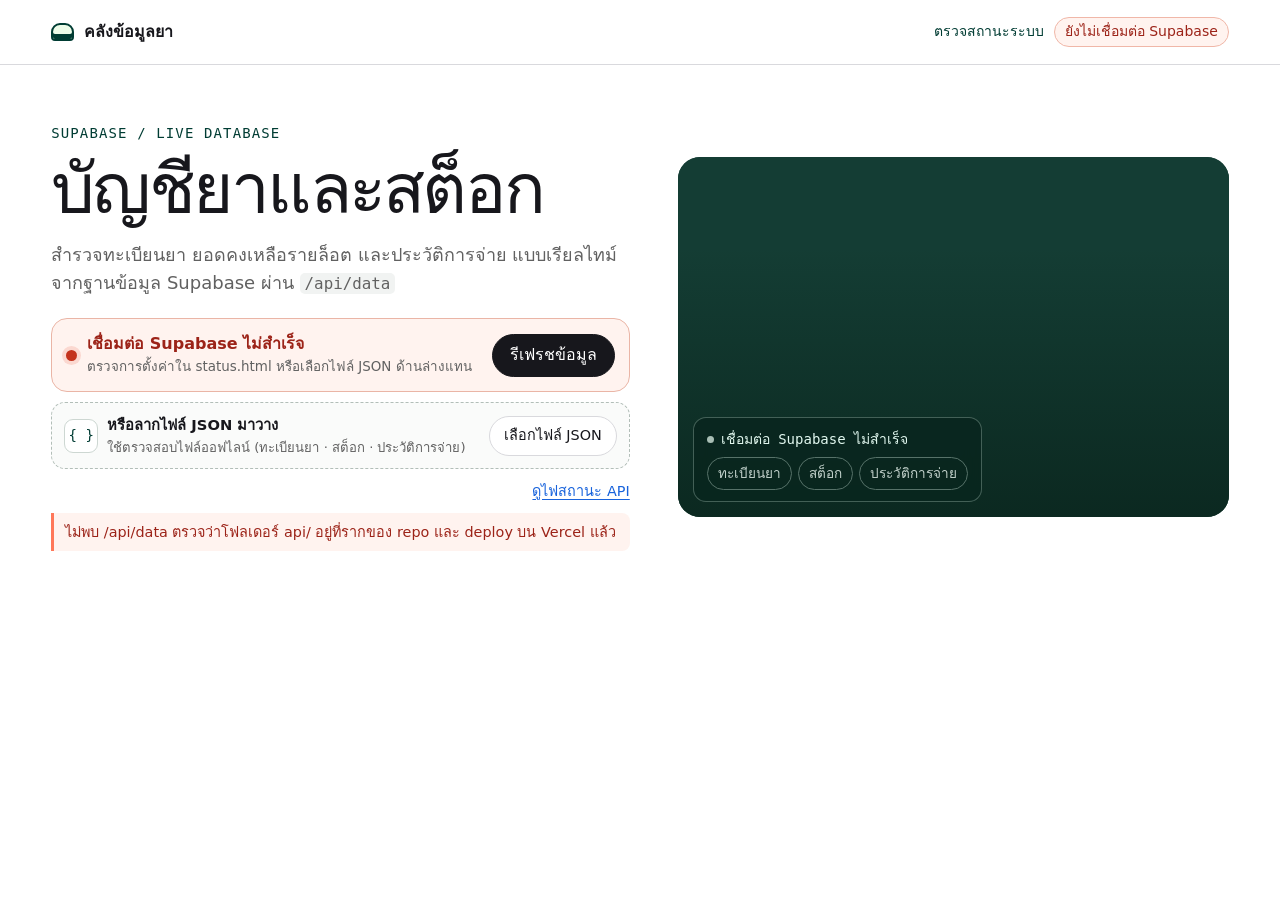
==== index.html @ 3168fac0 "Add files via upload" ====
<!doctype html>
<html lang="th">
<head>
  <meta charset="utf-8">
  <meta name="viewport" content="width=device-width, initial-scale=1">
  <meta name="description" content="แดชบอร์ดบัญชียา สต็อกรายล็อต และประวัติการจ่ายยา เชื่อมต่อฐานข้อมูล Supabase">
  <title>บัญชียาและสต็อก · Supabase</title>
  <link rel="stylesheet" href="./styles.css">
  <script src="./app.js" defer></script>
</head>
<body>
  <header class="topbar">
    <div class="shell topbar-inner">
      <a class="brand" href="#top"><span class="brand-mark" aria-hidden="true"></span>คลังข้อมูลยา</a>
      <nav id="navigation" aria-label="ทางลัด" hidden>
        <a href="#records">รายการ</a><a href="#charts">กราฟ</a><a href="#checks">ตรวจข้อมูล</a>
      </nav>
      <div class="topbar-meta">
        <a class="status-link" href="./status.html">ตรวจสถานะระบบ</a>
        <span class="dataset-label" id="dataset-label">กำลังเชื่อมต่อ…</span>
      </div>
    </div>
  </header>
  <main class="shell" id="top">
    <header class="hero">
      <div class="hero-copy">
        <div class="mono kicker">SUPABASE / LIVE DATABASE</div>
        <h1>บัญชียาและสต็อก</h1>
        <p class="hero-description">สำรวจทะเบียนยา ยอดคงเหลือรายล็อต และประวัติการจ่าย แบบเรียลไทม์จากฐานข้อมูล Supabase ผ่าน <code>/api/data</code></p>
        <div class="db-panel" id="db-panel">
          <div class="db-panel-copy">
            <span class="db-dot" id="db-dot" aria-hidden="true"></span>
            <div>
              <strong id="db-title">เชื่อมต่อฐานข้อมูล Supabase</strong>
              <p id="db-subtitle">อ่านข้อมูลจาก drugs · stock · dispense_log · v_drug_catalog</p>
            </div>
          </div>
          <button type="button" class="button primary" id="reload-supabase">รีเฟรชข้อมูล</button>
        </div>
        <div class="drop-zone" id="drop-zone">
          <div class="drop-copy">
            <span class="drop-mark mono" aria-hidden="true">{ }</span>
            <div><strong id="drop-title">หรือลากไฟล์ JSON มาวาง</strong><p>ใช้ตรวจสอบไฟล์ออฟไลน์ (ทะเบียนยา · สต็อก · ประวัติการจ่าย)</p></div>
          </div>
          <label class="button file-button">
            <input type="file" id="file-input" accept=".json,application/json" multiple>
            <span>เลือกไฟล์ JSON</span>
          </label>
        </div>
        <div class="import-actions">
          <p class="load-status" id="load-status" role="status"></p>
          <a class="text-button" href="./status.html">ดูไฟสถานะ API</a>
        </div>
        <p class="load-error" id="load-error" role="alert" hidden></p>
        <ul class="sources" id="sources" aria-label="ชุดข้อมูลที่โหลด" hidden></ul>
      </div>
      <div class="hero-art">
        <div class="hero-image" aria-hidden="true"></div>
        <div class="hero-console">
          <p class="console-status mono" id="source-status">กำลังเชื่อมต่อ Supabase…</p>
          <div class="console-actions" id="source-shortcuts" aria-label="เปิดชุดข้อมูลที่โหลดแล้ว">
            <button type="button" data-source="catalog" disabled>ทะเบียนยา</button>
            <button type="button" data-source="stock" disabled>สต็อก</button>
            <button type="button" data-source="events" disabled>ประวัติการจ่าย</button>
          </div>
        </div>
      </div>
    </header>

    <div id="dashboard" hidden>
      <section class="overview" aria-labelledby="overview-title">
        <div class="overview-copy">
          <span class="mono">DATA OVERVIEW</span>
          <h2 id="overview-title">ภาพรวมข้อมูลยา</h2>
          <p id="snapshot"></p>
          <a id="review-shortcut" class="review-shortcut" href="#checks" hidden></a>
        </div>
        <dl class="metrics">
          <div><dt>รายการยา (SKU)</dt><dd id="metric-skus"><span aria-hidden="true">—</span><span class="sr-only">—</span></dd></div>
          <div><dt>หมวดหมู่</dt><dd id="metric-categories"><span aria-hidden="true">—</span><span class="sr-only">—</span></dd></div>
          <div><dt>ล็อตในคลัง</dt><dd id="metric-lots"><span aria-hidden="true">—</span><span class="sr-only">—</span></dd></div>
          <div><dt>จ่าย / คืน / ยกเลิก</dt><dd id="metric-events"><span aria-hidden="true">—</span><span class="sr-only">—</span></dd></div>
        </dl>
      </section>

      <div class="workspace">
        <section class="records" id="records" aria-labelledby="records-title">
          <div class="section-lead">
            <h2 id="records-title">สำรวจรายการ</h2>
            <div class="view-choices" id="view-choices" aria-label="เลือกชุดรายการ">
              <button type="button" class="pill" data-view="catalog" aria-pressed="true">ทะเบียนยา</button>
              <button type="button" class="pill" data-view="stock" aria-pressed="false">สต็อกรายล็อต</button>
              <button type="button" class="pill" data-view="events" aria-pressed="false">ประวัติการจ่าย</button>
            </div>
            <p class="view-note" id="view-note"></p>
          </div>
          <form class="filters" id="filters" role="search">
            <label>ค้นหา <input id="search" type="search" placeholder="ชื่อยา, SKU, ATC, ล็อต, ผู้ป่วย, เภสัชกร"></label>
            <label>หมวดหมู่ <select id="category"><option value="">ทุกหมวด</option></select></label>
            <label id="status-field">สถานะ <select id="status"><option value="">ทุกสถานะ</option></select></label>
            <button class="text-button" type="reset">ล้างตัวกรอง</button>
          </form>
          <p class="result-count" id="result-count" role="status" tabindex="-1"></p>
          <div class="table-region" id="table-region" role="region" tabindex="0" aria-label="ตารางรายการยา">
            <table><thead id="table-head"></thead><tbody id="table-body"></tbody></table>
          </div>
          <ul id="mobile-records" class="mobile-records" aria-label="รายการยา" hidden></ul>
          <p class="empty" id="empty-records" hidden></p>
          <div class="pagination" id="pagination">
            <button type="button" id="previous" class="pill">ก่อนหน้า</button>
            <span id="page-number" class="mono"></span>
            <button type="button" id="next" class="pill">ถัดไป</button>
          </div>
        </section>

        <aside class="analytics" id="charts" aria-labelledby="share-title">
          <section class="share-card">
            <div class="chart-heading">
              <h2 id="share-title">สัดส่วนตามหมวด</h2>
              <button type="button" class="text-button replay" id="replay">เล่นซ้ำ</button>
            </div>
            <p id="chart-note">เลือกหมวดจากวงแหวนหรือกราฟแท่งเพื่อกรองรายการ</p>
            <div class="ring-wrap" aria-hidden="true">
              <div class="ring" id="ring"><div class="ring-slices"></div>
                <div class="ring-center"><strong id="ring-number"></strong><span id="ring-unit"></span></div>
              </div>
              <p id="ring-caption"></p>
            </div>
            <h3 id="bars-title">จำนวน SKU ตามหมวด</h3>
            <div class="bars" id="bars" role="group" aria-labelledby="bars-title"></div>
          </section>
        </aside>
      </div>

      <section class="checks" id="checks" aria-labelledby="checks-title">
        <div>
          <h2 id="checks-title">รายการที่ควรตรวจสอบ</h2>
          <p>คำนวณตามกฎฐานข้อมูล Supabase (วันอ้างอิง <code>as_of</code>, จุดสั่งซื้อซ้ำ, ใกล้หมดอายุ 90 วัน, ล็อตกักกัน และประวัติการจ่าย)</p>
        </div>
        <div id="check-list" class="check-list"></div>
      </section>
    </div>
    <noscript><p>กรุณาเปิด JavaScript เพื่อเชื่อมต่อข้อมูลจาก Supabase</p></noscript>
  </main>
</body>
</html>
---- styles.css ----
:root {
  color-scheme: light;
  font-family: "Leelawadee UI", "Segoe UI", system-ui, sans-serif;
  color: #212121;
  background: #fff;
  --primary: #17171c;
  --green: #003c33;
  --green-dark: #002f27;
  --stone: #eeece7;
  --pale: #edfce9;
  --blue: #1863dc;
  --coral: #ff7759;
  --line: #d9d9dd;
  --muted: #616161;
  --mono: "Cascadia Mono", Consolas, ui-monospace, monospace;
}
*, *::before, *::after { box-sizing: border-box; }
body { margin: 0; line-height: 1.55; }
h1, h2, h3, p { margin: 0; }
h1, h2, h3 { font-weight: 500; }
button, input, select { font: inherit; }
button, select, summary { cursor: pointer; }
a { color: var(--blue); text-underline-offset: .23em; }
code { font-family: var(--mono); font-size: .88em; background: #f1f3f2; padding: 1px 5px; border-radius: 5px; }
:focus-visible { outline: 3px solid #4c6ee6; outline-offset: 3px; }
[hidden] { display: none !important; }
.sr-only {
  position: absolute; width: 1px; height: 1px; margin: -1px; padding: 0;
  clip-path: inset(50%); overflow: hidden; white-space: nowrap;
}
.shell { width: min(1200px, 100% - clamp(32px, 8vw, 104px)); margin-inline: auto; }
.mono { font-family: var(--mono); font-size: .875rem; font-variant-numeric: tabular-nums; }
.topbar { border-bottom: 1px solid var(--line); }
.topbar-inner { min-height: 64px; display: flex; align-items: center; justify-content: space-between; gap: 8px 20px; flex-wrap: wrap; padding-block: 9px; }
.brand { display: inline-flex; align-items: center; gap: 10px; color: var(--primary); font-weight: 700; text-decoration: none; }
.brand-mark { width: 23px; height: 18px; border: 2px solid var(--green); border-radius: 9px 9px 4px 4px; background: var(--pale); box-shadow: inset 0 -5px 0 var(--green); }
.topbar nav { display: flex; flex-wrap: wrap; gap: 8px 20px; }
.topbar nav a { color: var(--primary); font-size: .9rem; text-decoration: none; }
.topbar nav a:hover { text-decoration: underline; }
.topbar-meta { display: flex; align-items: center; flex-wrap: wrap; gap: 10px; }
.status-link { font-size: .875rem; color: var(--green); text-decoration: none; font-weight: 500; }
.status-link:hover { text-decoration: underline; }
.dataset-label { border: 1px solid var(--line); border-radius: 32px; padding: 3px 10px; color: var(--muted); font-size: .875rem; }
.dataset-label.is-live { background: var(--pale); border-color: #9ecbb3; color: var(--green); font-weight: 500; }
.dataset-label.is-error { background: #fff3ef; border-color: #f0b7a8; color: #9c2318; }
.hero {
  display: grid; grid-template-columns: minmax(0, 1.05fr) minmax(0, 1fr);
  gap: clamp(20px, 4vw, 48px); align-items: center; padding-block: clamp(27px, 4.5vw, 60px) clamp(26px, 4vw, 43px);
}
.hero-copy { min-width: 0; }
.kicker { color: var(--green); letter-spacing: .08em; }
.hero h1 { color: var(--primary); font-size: clamp(2.5rem, 5.4vw, 4.8rem); line-height: 1.12; letter-spacing: -.04em; margin: 7px 0 12px; text-wrap: balance; }
.hero-description { color: var(--muted); font-size: clamp(1rem, 1.6vw, 1.125rem); max-width: 54ch; }
.db-panel {
  display: flex; align-items: center; justify-content: space-between; gap: 12px; flex-wrap: wrap;
  margin-top: 22px; padding: 13px 14px; border: 1px solid #b7cdc1; border-radius: 16px; background: var(--pale);
}
.db-panel.is-error { border-color: #eab5a6; background: #fff3ef; }
.db-panel-copy { display: flex; align-items: center; gap: 10px; min-width: 0; }
.db-panel-copy strong { color: var(--green); display: block; }
.db-panel.is-error .db-panel-copy strong { color: #9c2318; }
.db-panel-copy p { font-size: .84rem; color: var(--muted); }
.db-dot {
  width: 11px; height: 11px; flex: 0 0 11px; border-radius: 50%; background: #9aa7a1;
  box-shadow: 0 0 0 4px #dde6e1;
}
.db-panel.is-live .db-dot { background: #14804a; box-shadow: 0 0 0 4px #ccefd9; }
.db-panel.is-error .db-dot { background: #c4321c; box-shadow: 0 0 0 4px #fbd8d0; }
.drop-zone {
  display: flex; align-items: center; justify-content: space-between; gap: 10px; flex-wrap: wrap;
  margin-top: 10px; padding: 10px 12px; border: 1px dashed #b2beb8; border-radius: 14px; background: #fafbfa;
  transition: border-color .18s, background-color .18s;
}
.drop-zone.is-dragging { border-color: var(--green); background: #e2f6df; box-shadow: 0 0 0 2px var(--green); }
.drop-copy { display: flex; align-items: center; gap: 9px; }
.drop-mark {
  display: grid; place-items: center; width: 34px; height: 34px; flex: 0 0 34px;
  border: 1px solid #cdd7d2; border-radius: 9px; color: var(--green); background: #fff;
}
.drop-copy strong { color: var(--primary); font-size: .92rem; }
.drop-copy p { font-size: .82rem; color: var(--muted); }
.import-actions { margin: 8px 0 0; display: flex; align-items: baseline; justify-content: space-between; flex-wrap: wrap; gap: 3px 12px; }
.import-actions .load-status { margin-top: 0; }
.import-actions .text-button { padding-block: 3px; font-size: .9rem; }
.hero-art {
  position: relative; min-height: 360px; min-width: 0; display: flex; align-items: end;
  overflow: hidden; isolation: isolate; border-radius: 22px; background: #143d34; padding: 15px;
}
.hero-image {
  position: absolute; inset: 0; z-index: -2; background-color: #143d34;
  background-image: url("./assets/pharmacy-still-life.jpg");
  background-size: cover; background-position: center 49%; transition: transform .6s ease;
}
.hero-art::before {
  content: ""; position: absolute; inset: 25% 0 0; z-index: -1;
  background: linear-gradient(transparent, #071e16a8); pointer-events: none;
}
.hero-art:hover .hero-image { transform: scale(1.035); }
.hero-console {
  max-width: 100%; min-width: 0; border: 1px solid #d6f1e449; border-radius: 13px; padding: 11px 13px;
  color: #fff; background: #09271feb; backdrop-filter: blur(9px);
}
.console-status { color: #e1f7ef; margin-bottom: 6px; }
.console-status::before {
  content: ""; display: inline-block; margin-inline-end: 7px; width: 7px; height: 7px;
  border-radius: 50%; background: #a8beb5; vertical-align: .08em;
}
.hero-console.is-ready .console-status::before { background: #98e1b3; }
.console-actions { display: flex; flex-wrap: wrap; gap: 6px; }
.console-actions button {
  border: 1px solid #7fa398; border-radius: 24px; padding: 4px 10px; min-height: 33px;
  color: #e4fcf0; background: #1b4338; font-size: .85rem;
}
.console-actions button:hover:not(:disabled) { background: #d7f4e4; color: var(--green-dark); }
.console-actions button[aria-current="true"] { background: #cfe9d9; color: var(--green-dark); border-color: #cfe9d9; }
.console-actions button:disabled { color: #c2d1cb; background: transparent; border-color: #577269; cursor: default; }
.button, .pill { min-height: 42px; padding: 8px 17px; border: 1px solid var(--line); border-radius: 32px; background: #fff; color: var(--primary); }
.button.primary { background: var(--primary); color: #fff; border-color: var(--primary); }
.button.primary:hover:not(:disabled) { background: var(--green); border-color: var(--green); }
.button:disabled { opacity: .6; cursor: wait; }
.file-button { position: relative; display: inline-grid; place-items: center; cursor: pointer; min-height: 40px; padding: 6px 14px; font-size: .9rem; }
.file-button input { position: absolute; inset: 0; width: 100%; height: 100%; opacity: 0; cursor: pointer; }
.file-button:focus-within { outline: 3px solid #4c6ee6; outline-offset: 3px; }
.text-button { padding: 6px 0; border: 0; background: transparent; color: var(--blue); text-decoration: underline; text-underline-offset: .2em; }
.text-button:disabled, .pill:disabled { opacity: .6; cursor: default; }
.load-status, .load-error { margin-top: 7px; color: var(--muted); font-size: .9rem; }
.load-error { color: #9c2318; border-inline-start: 3px solid var(--coral); padding: 8px 11px; background: #fff3ef; border-radius: 0 8px 8px 0; }
.sources { padding: 0; margin: 11px 0 0; list-style: none; display: flex; flex-wrap: wrap; gap: 6px; }
.sources li { border-radius: 30px; background: var(--stone); padding: 3px 10px; font-size: .85rem; overflow-wrap: anywhere; }
.overview { display: grid; grid-template-columns: minmax(0, .85fr) minmax(0, 1.35fr); gap: 20px; background: var(--green); color: #fff; padding: clamp(19px, 3vw, 30px); border-radius: 22px; align-items: center; }
.overview-copy .mono { color: #c1e9d7; letter-spacing: .07em; }
.overview h2 { font-size: clamp(1.55rem, 3vw, 2.3rem); margin: 3px 0 6px; }
.overview p { color: #e0eee9; font-size: .9rem; }
.review-shortcut {
  display: inline-block; margin-top: 10px; padding: 4px 10px; border-radius: 24px;
  color: #fee5db; border: 1px solid #ffad9b8c; font-size: .85rem; text-decoration: none;
}
.review-shortcut:hover { background: #ffe5d9; color: #562513; }
.metrics { display: grid; grid-template-columns: repeat(2, minmax(0, 1fr)); gap: 1px; margin: 0; border-radius: 16px; overflow: hidden; background: #53766d; border: 1px solid #53766d; }
.metrics div { background: var(--green-dark); padding: 10px 14px; }
.metrics dt { color: #d9efe5; font-size: .875rem; }
.metrics dd { margin: 2px 0 0; font: 400 clamp(1.75rem, 4vw, 2.65rem)/1.1 var(--mono); }
.workspace { display: grid; grid-template-columns: minmax(0, 1fr) minmax(270px, 325px); gap: 26px; align-items: start; padding-block: clamp(28px, 4vw, 48px); }
.records, .analytics, .checks { min-width: 0; scroll-margin-top: 18px; }
.section-lead { padding-bottom: 15px; border-bottom: 1px solid var(--line); }
.records h2, .checks h2 { font-size: clamp(1.6rem, 3vw, 2.3rem); }
.view-choices { display: flex; flex-wrap: wrap; gap: 7px; margin: 11px 0 8px; }
.pill[aria-pressed="true"] { background: var(--pale); border-color: var(--green); color: var(--green); }
.pill:hover:not(:disabled) { border-color: var(--green); }
.view-note, .result-count, .empty { color: var(--muted); font-size: .9rem; }
.filters { display: flex; align-items: end; flex-wrap: wrap; gap: 9px 12px; padding: 15px 0 8px; }
.filters label { flex: 1 1 130px; display: grid; gap: 4px; min-width: 0; font-size: .9rem; }
.filters label:first-child { flex-basis: 180px; }
.filters input, .filters select { min-width: 0; min-height: 42px; width: 100%; padding: 8px 10px; background: #fff; color: var(--primary); border: 1px solid #a9aaae; border-radius: 8px; }
.result-count { padding: 3px 0 9px; }
.table-region { overflow: auto; }
table { width: 100%; min-width: 660px; border-collapse: collapse; text-align: left; font-size: .9rem; }
th, td { padding: 10px 8px; border-block-end: 1px solid var(--line); vertical-align: top; }
th { background: #f4f4f5; font-weight: 650; white-space: nowrap; }
td { overflow-wrap: anywhere; }
tbody tr:hover { background: #f7f9f7; }
.row-code { color: var(--green); font-family: var(--mono); font-size: .825rem; }
.row-issue { display: inline-block; margin-left: 4px; color: #722d20; background: #ffeadf; padding: 2px 7px; border-radius: 24px; font-size: .78rem; }
.row-meta { display: block; color: var(--muted); font-size: .8rem; margin-top: 2px; }
.pagination { display: flex; justify-content: flex-end; align-items: center; gap: 10px; flex-wrap: wrap; margin-top: 12px; }
.mobile-records { list-style: none; margin: 0; padding: 0; }
.mobile-records li { border-top: 1px solid var(--line); }
.mobile-records li:last-child { border-bottom: 1px solid var(--line); }
.mobile-records summary { padding: 12px 7px; }
.mobile-records summary small { display: block; margin-left: 17px; color: var(--muted); }
.mobile-records dl { margin: 0; padding: 0 10px 12px; display: grid; grid-template-columns: 1fr 1fr; gap: 8px; overflow-wrap: anywhere; }
.mobile-records dd { margin-left: 0; }
.mobile-records dt { color: var(--muted); font-size: .875rem; }
.empty { padding: 18px 0; border-block: 1px solid var(--line); }
.share-card { padding: 19px; border-radius: 22px; background: var(--stone); }
.chart-heading { display: flex; justify-content: space-between; align-items: baseline; flex-wrap: wrap; gap: 7px; }
.share-card h2 { font-size: 1.35rem; }
.share-card h3 { font-size: 1rem; margin-bottom: 5px; }
.share-card p { color: var(--muted); font-size: .875rem; }
.replay { font-size: .85rem; }
.ring-wrap { text-align: center; margin: 14px 0; }
.ring { position: relative; width: min(100%, 188px); margin-inline: auto; aspect-ratio: 1; background: #dadada; border-radius: 50%; }
.ring-slices { position: absolute; inset: 0; border-radius: 50%; background: var(--slices, transparent); mask-image: conic-gradient(#000 var(--sweep, 360deg), transparent 0); }
.ring-center { position: absolute; inset: 18%; display: grid; place-content: center; background: #fff; border-radius: 50%; pointer-events: none; }
.ring-center strong { font: 400 2rem/1.15 var(--mono); color: var(--primary); }
.ring-center span { color: var(--muted); font-size: .85rem; }
#ring-caption { margin-top: 5px; min-height: 1.5em; }
.bars { display: grid; gap: 3px; }
.bar { display: grid; gap: 4px; width: 100%; padding: 5px 6px; background: transparent; border: 1px solid transparent; border-radius: 8px; color: inherit; text-align: left; }
.bar:hover, .bar[aria-pressed="true"] { background: #fff; }
.bar[aria-pressed="true"] { border-color: var(--green); }
.bar-label { display: flex; justify-content: space-between; gap: 5px; font-size: .85rem; }
.bar-track { height: 6px; border-radius: 10px; background: #d9d9d6; overflow: hidden; }
.bar-fill { display: block; height: 100%; border-radius: inherit; background: var(--color); transform-origin: left center; }
@property --sweep { syntax: "<angle>"; initial-value: 360deg; inherits: false; }
@keyframes reveal-ring { from { --sweep: 0deg; opacity: .45; } to { --sweep: 360deg; opacity: 1; } }
@keyframes reveal-bar { from { transform: scaleX(0); } to { transform: scaleX(1); } }
.ring.animate .ring-slices { animation: reveal-ring 900ms cubic-bezier(.2,.75,.2,1) both; }
.bars.animate .bar-fill { animation: reveal-bar 680ms cubic-bezier(.2,.75,.2,1) var(--delay) both; }
.checks { padding: 20px 0 45px; border-top: 1px solid var(--line); }
.checks p { color: var(--muted); margin-bottom: 12px; }
.check-list { display: grid; grid-template-columns: repeat(auto-fit, minmax(min(100%, 215px), 1fr)); gap: 9px; }
.check-list button { min-height: 62px; text-align: left; padding: 8px 12px; background: #fff; border: 1px solid var(--line); border-radius: 8px; color: var(--primary); }
.check-list button strong { color: #8d3220; display: block; font-family: var(--mono); }
.check-list button:hover { border-color: var(--coral); }
@media (max-width: 820px) {
  .hero, .workspace { grid-template-columns: minmax(0, 1fr); }
  .hero-art { min-height: clamp(220px, 49vw, 330px); }
  .overview { grid-template-columns: minmax(0, 1fr); gap: 11px; }
  .bars { grid-template-columns: repeat(2, minmax(0, 1fr)); }
}
@media (max-width: 520px) {
  .topbar nav { order: 1; flex-basis: 100%; }
  .bars { grid-template-columns: minmax(0, 1fr); }
  .filters label:first-child { flex-basis: 100%; }
}
@media (prefers-reduced-motion: reduce) {
  .ring.animate .ring-slices, .bars.animate .bar-fill { animation: none; }
  .replay { display: none; }
  .hero-image, .drop-zone { transition: none; }
  .hero-art:hover .hero-image { transform: none; }
}
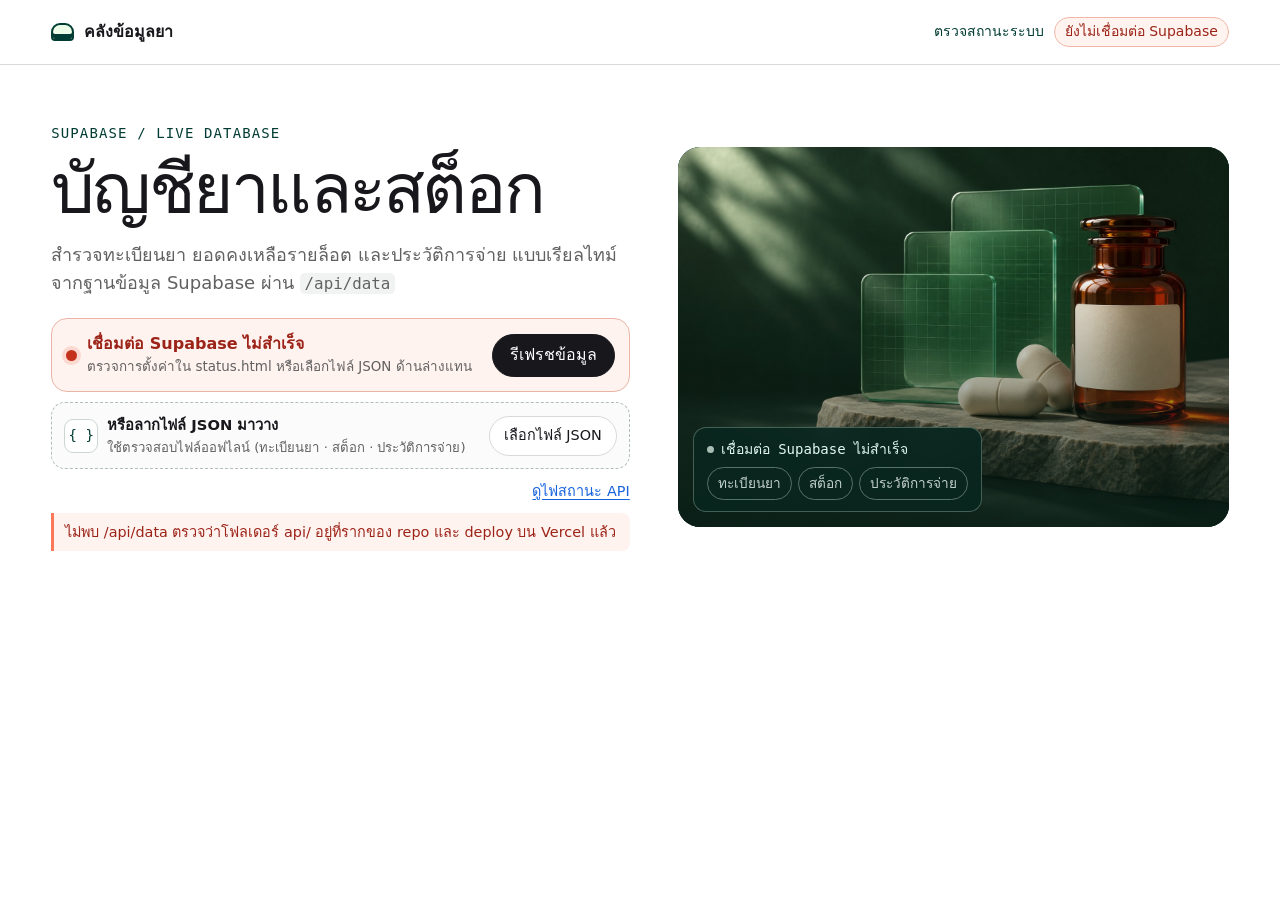
==== commit 1fc6cfe7: "Add files via upload" ====
--- a/index.html
+++ b/index.html
@@ -55,7 +55,7 @@
         <ul class="sources" id="sources" aria-label="ชุดข้อมูลที่โหลด" hidden></ul>
       </div>
       <div class="hero-art">
-        <div class="hero-image" aria-hidden="true"></div>
+        <img class="hero-image" src="./assets/pharmacy-still-life.jpg" alt="ภาพประกอบคลังยา ขวดยาสีชาและเม็ดยา" width="1536" height="1024" decoding="async" fetchpriority="high">
         <div class="hero-console">
           <p class="console-status mono" id="source-status">กำลังเชื่อมต่อ Supabase…</p>
           <div class="console-actions" id="source-shortcuts" aria-label="เปิดชุดข้อมูลที่โหลดแล้ว">
--- a/styles.css
+++ b/styles.css
@@ -83,21 +83,20 @@
 .import-actions .load-status { margin-top: 0; }
 .import-actions .text-button { padding-block: 3px; font-size: .9rem; }
 .hero-art {
-  position: relative; min-height: 360px; min-width: 0; display: flex; align-items: end;
+  position: relative; min-height: 380px; min-width: 0; display: flex; align-items: end;
   overflow: hidden; isolation: isolate; border-radius: 22px; background: #143d34; padding: 15px;
 }
 .hero-image {
-  position: absolute; inset: 0; z-index: -2; background-color: #143d34;
-  background-image: url("./assets/pharmacy-still-life.jpg");
-  background-size: cover; background-position: center 49%; transition: transform .6s ease;
+  position: absolute; inset: 0; z-index: 0; width: 100%; height: 100%; display: block;
+  object-fit: cover; object-position: 62% 50%; background-color: #143d34; transition: transform .6s ease;
 }
 .hero-art::before {
-  content: ""; position: absolute; inset: 25% 0 0; z-index: -1;
-  background: linear-gradient(transparent, #071e16a8); pointer-events: none;
+  content: ""; position: absolute; inset: 30% 0 0; z-index: 1;
+  background: linear-gradient(transparent, #071e16b8); pointer-events: none;
 }
 .hero-art:hover .hero-image { transform: scale(1.035); }
 .hero-console {
-  max-width: 100%; min-width: 0; border: 1px solid #d6f1e449; border-radius: 13px; padding: 11px 13px;
+  position: relative; z-index: 2; max-width: 100%; min-width: 0; border: 1px solid #d6f1e449; border-radius: 13px; padding: 11px 13px;
   color: #fff; background: #09271feb; backdrop-filter: blur(9px);
 }
 .console-status { color: #e1f7ef; margin-bottom: 6px; }
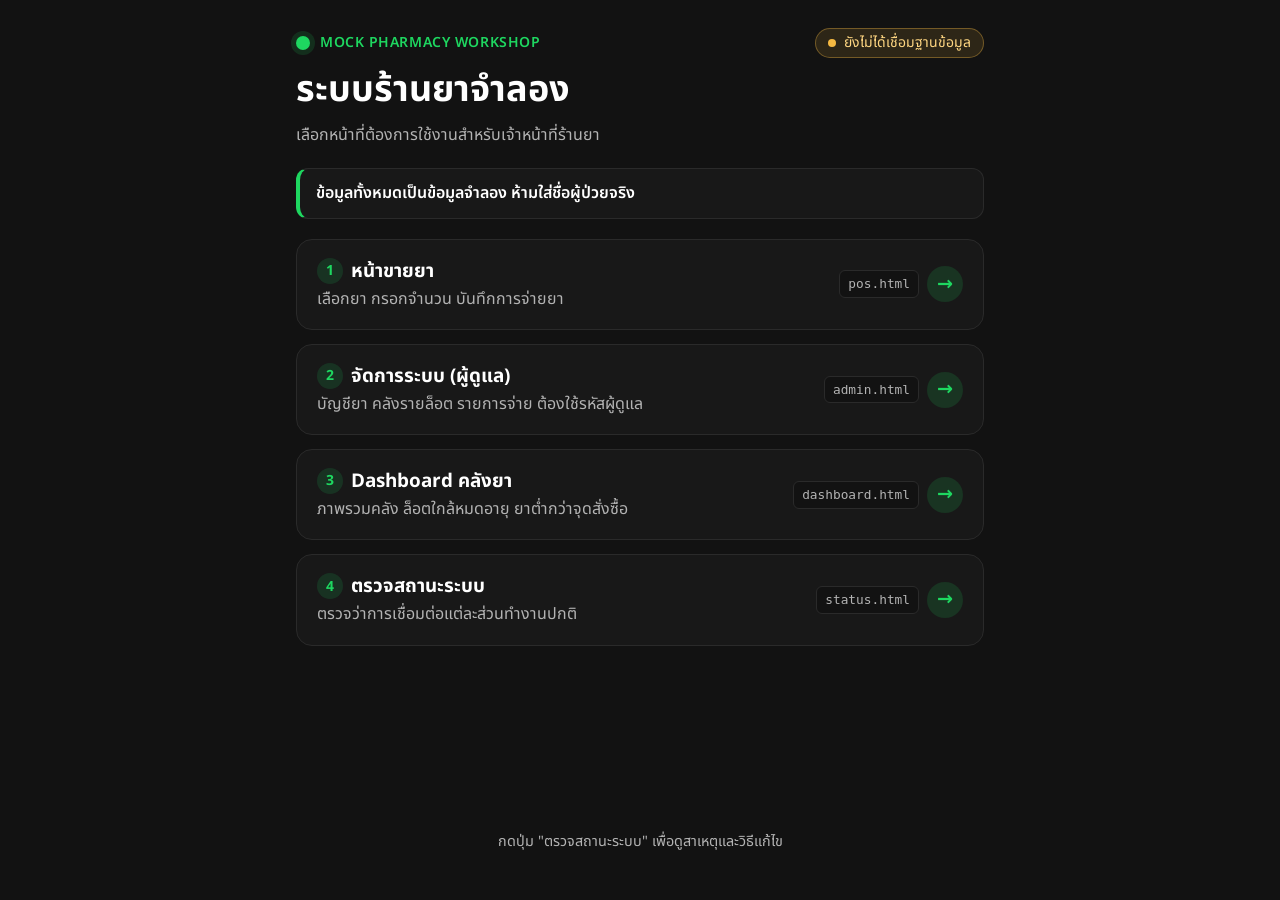
==== commit 42ea5160: "Add files via upload" ====
--- a/index.html
+++ b/index.html
@@ -2,145 +2,450 @@
 <html lang="th">
 <head>
   <meta charset="utf-8">
-  <meta name="viewport" content="width=device-width, initial-scale=1">
-  <meta name="description" content="แดชบอร์ดบัญชียา สต็อกรายล็อต และประวัติการจ่ายยา เชื่อมต่อฐานข้อมูล Supabase">
-  <title>บัญชียาและสต็อก · Supabase</title>
-  <link rel="stylesheet" href="./styles.css">
-  <script src="./app.js" defer></script>
+  <meta name="viewport" content="width=device-width, initial-scale=1, viewport-fit=cover">
+  <meta name="theme-color" content="#121212">
+  <meta name="description" content="หน้าแรกศูนย์รวมระบบร้านยาจำลอง สำหรับเจ้าหน้าที่ร้านยา">
+  <title>ระบบร้านยาจำลอง</title>
+  <link rel="preconnect" href="https://fonts.googleapis.com">
+  <link rel="preconnect" href="https://fonts.gstatic.com" crossorigin>
+  <link href="https://fonts.googleapis.com/css2?family=Noto+Sans+Thai:wght@400;600;700&display=swap" rel="stylesheet">
+  <style>
+    :root {
+      color-scheme: dark;
+      --bg: #121212;
+      --card: #181818;
+      --card-hover: #222222;
+      --card-active: #282828;
+      --border: #2a2a2a;
+      --text: #ffffff;
+      --muted: #b3b3b3;
+      --accent: #1ed760;
+      --accent-soft: rgba(30, 215, 96, 0.14);
+      --warn: #f5b942;
+      --warn-soft: rgba(245, 185, 66, 0.12);
+    }
+
+    *, *::before, *::after {
+      box-sizing: border-box;
+    }
+
+    html, body {
+      margin: 0;
+      padding: 0;
+      background: var(--bg);
+      color: var(--text);
+      font-family: "Noto Sans Thai", system-ui, -apple-system, "Segoe UI", sans-serif;
+      font-size: 16px;
+      line-height: 1.55;
+      -webkit-font-smoothing: antialiased;
+    }
+
+    body {
+      min-height: 100vh;
+      min-height: 100dvh;
+      display: flex;
+      flex-direction: column;
+    }
+
+    main {
+      width: 100%;
+      max-width: 720px;
+      margin: 0 auto;
+      padding: max(24px, env(safe-area-inset-top)) 16px max(32px, env(safe-area-inset-bottom));
+      flex: 1;
+      display: flex;
+      flex-direction: column;
+      gap: 20px;
+    }
+
+    .header {
+      display: flex;
+      flex-direction: column;
+      gap: 10px;
+      padding-top: 4px;
+    }
+
+    .brand-row {
+      display: flex;
+      align-items: center;
+      justify-content: space-between;
+      flex-wrap: wrap;
+      gap: 10px;
+    }
+
+    .brand {
+      display: inline-flex;
+      align-items: center;
+      gap: 10px;
+    }
+
+    .brand-dot {
+      width: 14px;
+      height: 14px;
+      border-radius: 50%;
+      background: var(--accent);
+      box-shadow: 0 0 0 5px var(--accent-soft);
+      flex: 0 0 auto;
+    }
+
+    .brand-kicker {
+      font-size: 0.875rem;
+      font-weight: 600;
+      letter-spacing: 0.04em;
+      color: var(--accent);
+      text-transform: uppercase;
+    }
+
+    .sys-pill {
+      display: inline-flex;
+      align-items: center;
+      gap: 8px;
+      padding: 5px 12px;
+      border-radius: 999px;
+      background: var(--card);
+      border: 1px solid var(--border);
+      color: var(--muted);
+      font-size: 0.875rem;
+      line-height: 1.3;
+    }
+
+    .sys-pill::before {
+      content: "";
+      width: 8px;
+      height: 8px;
+      border-radius: 50%;
+      background: var(--muted);
+      flex: 0 0 auto;
+    }
+
+    .sys-pill.is-online {
+      color: var(--text);
+      border-color: rgba(30, 215, 96, 0.4);
+      background: var(--accent-soft);
+    }
+
+    .sys-pill.is-online::before {
+      background: var(--accent);
+    }
+
+    .sys-pill.is-warn {
+      color: #ffd782;
+      border-color: rgba(245, 185, 66, 0.35);
+      background: var(--warn-soft);
+    }
+
+    .sys-pill.is-warn::before {
+      background: var(--warn);
+    }
+
+    h1 {
+      margin: 0;
+      font-size: clamp(1.75rem, 4.5vw, 2.25rem);
+      font-weight: 700;
+      line-height: 1.25;
+      color: var(--text);
+    }
+
+    .subtitle {
+      margin: 0;
+      color: var(--muted);
+      font-size: 1rem;
+    }
+
+    .notice {
+      margin: 0;
+      padding: 12px 16px;
+      border-radius: 12px;
+      background: var(--card);
+      border: 1px solid var(--border);
+      border-left: 4px solid var(--accent);
+      color: var(--text);
+      font-size: 1rem;
+      font-weight: 600;
+    }
+
+    .menu-list {
+      list-style: none;
+      margin: 0;
+      padding: 0;
+      display: flex;
+      flex-direction: column;
+      gap: 14px;
+    }
+
+    .menu-link {
+      display: flex;
+      align-items: center;
+      justify-content: space-between;
+      gap: 16px;
+      width: 100%;
+      min-height: 84px;
+      padding: 18px 20px;
+      border-radius: 16px;
+      background: var(--card);
+      border: 1px solid var(--border);
+      color: var(--text);
+      text-decoration: none;
+      touch-action: manipulation;
+      -webkit-tap-highlight-color: transparent;
+      transition: background-color 0.16s ease, border-color 0.16s ease, transform 0.12s ease;
+    }
+
+    .menu-link:hover {
+      background: var(--card-hover);
+      border-color: var(--accent);
+    }
+
+    .menu-link:active {
+      background: var(--card-active);
+      transform: scale(0.99);
+    }
+
+    .menu-link:focus-visible {
+      outline: 3px solid var(--accent);
+      outline-offset: 3px;
+    }
+
+    .menu-copy {
+      min-width: 0;
+      display: flex;
+      flex-direction: column;
+      gap: 4px;
+    }
+
+    .menu-title-row {
+      display: flex;
+      align-items: center;
+      flex-wrap: wrap;
+      gap: 8px;
+    }
+
+    .menu-index {
+      display: inline-grid;
+      place-items: center;
+      width: 26px;
+      height: 26px;
+      border-radius: 999px;
+      background: var(--accent-soft);
+      color: var(--accent);
+      font-size: 0.875rem;
+      font-weight: 700;
+      flex: 0 0 auto;
+    }
+
+    .menu-title {
+      font-size: 1.18rem;
+      font-weight: 700;
+      color: var(--text);
+      line-height: 1.3;
+    }
+
+    .menu-desc {
+      color: var(--muted);
+      font-size: 1rem;
+      line-height: 1.45;
+      overflow: hidden;
+      text-overflow: ellipsis;
+      white-space: nowrap;
+    }
+
+    .menu-action {
+      display: inline-flex;
+      align-items: center;
+      gap: 8px;
+      flex: 0 0 auto;
+    }
+
+    .menu-file {
+      font-family: ui-monospace, Consolas, monospace;
+      font-size: 0.8rem;
+      color: var(--muted);
+      padding: 3px 8px;
+      border-radius: 6px;
+      background: #121212;
+      border: 1px solid var(--border);
+    }
+
+    .menu-arrow {
+      display: inline-grid;
+      place-items: center;
+      width: 36px;
+      height: 36px;
+      border-radius: 50%;
+      background: var(--accent-soft);
+      color: var(--accent);
+      font-size: 1.2rem;
+      font-weight: 700;
+      transition: background-color 0.16s ease, color 0.16s ease, transform 0.16s ease;
+    }
+
+    .menu-link:hover .menu-arrow {
+      background: var(--accent);
+      color: #121212;
+      transform: translateX(2px);
+    }
+
+    .footer {
+      margin-top: auto;
+      padding-top: 8px;
+      color: var(--muted);
+      font-size: 0.9rem;
+      text-align: center;
+    }
+
+    @media (max-width: 560px) {
+      .menu-link {
+        min-height: 78px;
+        padding: 16px;
+      }
+
+      .menu-file {
+        display: none;
+      }
+
+      .menu-desc {
+        white-space: normal;
+      }
+    }
+
+    @media (prefers-reduced-motion: reduce) {
+      .menu-link,
+      .menu-arrow {
+        transition: none;
+      }
+    }
+  </style>
 </head>
 <body>
-  <header class="topbar">
-    <div class="shell topbar-inner">
-      <a class="brand" href="#top"><span class="brand-mark" aria-hidden="true"></span>คลังข้อมูลยา</a>
-      <nav id="navigation" aria-label="ทางลัด" hidden>
-        <a href="#records">รายการ</a><a href="#charts">กราฟ</a><a href="#checks">ตรวจข้อมูล</a>
-      </nav>
-      <div class="topbar-meta">
-        <a class="status-link" href="./status.html">ตรวจสถานะระบบ</a>
-        <span class="dataset-label" id="dataset-label">กำลังเชื่อมต่อ…</span>
+  <main>
+    <header class="header">
+      <div class="brand-row">
+        <div class="brand">
+          <span class="brand-dot" aria-hidden="true"></span>
+          <span class="brand-kicker">Mock Pharmacy Workshop</span>
+        </div>
+        <span class="sys-pill" id="sys-status" role="status">กำลังตรวจการเชื่อมต่อ…</span>
       </div>
-    </div>
-  </header>
-  <main class="shell" id="top">
-    <header class="hero">
-      <div class="hero-copy">
-        <div class="mono kicker">SUPABASE / LIVE DATABASE</div>
-        <h1>บัญชียาและสต็อก</h1>
-        <p class="hero-description">สำรวจทะเบียนยา ยอดคงเหลือรายล็อต และประวัติการจ่าย แบบเรียลไทม์จากฐานข้อมูล Supabase ผ่าน <code>/api/data</code></p>
-        <div class="db-panel" id="db-panel">
-          <div class="db-panel-copy">
-            <span class="db-dot" id="db-dot" aria-hidden="true"></span>
-            <div>
-              <strong id="db-title">เชื่อมต่อฐานข้อมูล Supabase</strong>
-              <p id="db-subtitle">อ่านข้อมูลจาก drugs · stock · dispense_log · v_drug_catalog</p>
-            </div>
-          </div>
-          <button type="button" class="button primary" id="reload-supabase">รีเฟรชข้อมูล</button>
-        </div>
-        <div class="drop-zone" id="drop-zone">
-          <div class="drop-copy">
-            <span class="drop-mark mono" aria-hidden="true">{ }</span>
-            <div><strong id="drop-title">หรือลากไฟล์ JSON มาวาง</strong><p>ใช้ตรวจสอบไฟล์ออฟไลน์ (ทะเบียนยา · สต็อก · ประวัติการจ่าย)</p></div>
-          </div>
-          <label class="button file-button">
-            <input type="file" id="file-input" accept=".json,application/json" multiple>
-            <span>เลือกไฟล์ JSON</span>
-          </label>
-        </div>
-        <div class="import-actions">
-          <p class="load-status" id="load-status" role="status"></p>
-          <a class="text-button" href="./status.html">ดูไฟสถานะ API</a>
-        </div>
-        <p class="load-error" id="load-error" role="alert" hidden></p>
-        <ul class="sources" id="sources" aria-label="ชุดข้อมูลที่โหลด" hidden></ul>
-      </div>
-      <div class="hero-art">
-        <img class="hero-image" src="./assets/pharmacy-still-life.jpg" alt="ภาพประกอบคลังยา ขวดยาสีชาและเม็ดยา" width="1536" height="1024" decoding="async" fetchpriority="high">
-        <div class="hero-console">
-          <p class="console-status mono" id="source-status">กำลังเชื่อมต่อ Supabase…</p>
-          <div class="console-actions" id="source-shortcuts" aria-label="เปิดชุดข้อมูลที่โหลดแล้ว">
-            <button type="button" data-source="catalog" disabled>ทะเบียนยา</button>
-            <button type="button" data-source="stock" disabled>สต็อก</button>
-            <button type="button" data-source="events" disabled>ประวัติการจ่าย</button>
-          </div>
-        </div>
-      </div>
+      <h1>ระบบร้านยาจำลอง</h1>
+      <p class="subtitle">เลือกหน้าที่ต้องการใช้งานสำหรับเจ้าหน้าที่ร้านยา</p>
     </header>
 
-    <div id="dashboard" hidden>
-      <section class="overview" aria-labelledby="overview-title">
-        <div class="overview-copy">
-          <span class="mono">DATA OVERVIEW</span>
-          <h2 id="overview-title">ภาพรวมข้อมูลยา</h2>
-          <p id="snapshot"></p>
-          <a id="review-shortcut" class="review-shortcut" href="#checks" hidden></a>
-        </div>
-        <dl class="metrics">
-          <div><dt>รายการยา (SKU)</dt><dd id="metric-skus"><span aria-hidden="true">—</span><span class="sr-only">—</span></dd></div>
-          <div><dt>หมวดหมู่</dt><dd id="metric-categories"><span aria-hidden="true">—</span><span class="sr-only">—</span></dd></div>
-          <div><dt>ล็อตในคลัง</dt><dd id="metric-lots"><span aria-hidden="true">—</span><span class="sr-only">—</span></dd></div>
-          <div><dt>จ่าย / คืน / ยกเลิก</dt><dd id="metric-events"><span aria-hidden="true">—</span><span class="sr-only">—</span></dd></div>
-        </dl>
-      </section>
-
-      <div class="workspace">
-        <section class="records" id="records" aria-labelledby="records-title">
-          <div class="section-lead">
-            <h2 id="records-title">สำรวจรายการ</h2>
-            <div class="view-choices" id="view-choices" aria-label="เลือกชุดรายการ">
-              <button type="button" class="pill" data-view="catalog" aria-pressed="true">ทะเบียนยา</button>
-              <button type="button" class="pill" data-view="stock" aria-pressed="false">สต็อกรายล็อต</button>
-              <button type="button" class="pill" data-view="events" aria-pressed="false">ประวัติการจ่าย</button>
-            </div>
-            <p class="view-note" id="view-note"></p>
-          </div>
-          <form class="filters" id="filters" role="search">
-            <label>ค้นหา <input id="search" type="search" placeholder="ชื่อยา, SKU, ATC, ล็อต, ผู้ป่วย, เภสัชกร"></label>
-            <label>หมวดหมู่ <select id="category"><option value="">ทุกหมวด</option></select></label>
-            <label id="status-field">สถานะ <select id="status"><option value="">ทุกสถานะ</option></select></label>
-            <button class="text-button" type="reset">ล้างตัวกรอง</button>
-          </form>
-          <p class="result-count" id="result-count" role="status" tabindex="-1"></p>
-          <div class="table-region" id="table-region" role="region" tabindex="0" aria-label="ตารางรายการยา">
-            <table><thead id="table-head"></thead><tbody id="table-body"></tbody></table>
-          </div>
-          <ul id="mobile-records" class="mobile-records" aria-label="รายการยา" hidden></ul>
-          <p class="empty" id="empty-records" hidden></p>
-          <div class="pagination" id="pagination">
-            <button type="button" id="previous" class="pill">ก่อนหน้า</button>
-            <span id="page-number" class="mono"></span>
-            <button type="button" id="next" class="pill">ถัดไป</button>
-          </div>
-        </section>
-
-        <aside class="analytics" id="charts" aria-labelledby="share-title">
-          <section class="share-card">
-            <div class="chart-heading">
-              <h2 id="share-title">สัดส่วนตามหมวด</h2>
-              <button type="button" class="text-button replay" id="replay">เล่นซ้ำ</button>
-            </div>
-            <p id="chart-note">เลือกหมวดจากวงแหวนหรือกราฟแท่งเพื่อกรองรายการ</p>
-            <div class="ring-wrap" aria-hidden="true">
-              <div class="ring" id="ring"><div class="ring-slices"></div>
-                <div class="ring-center"><strong id="ring-number"></strong><span id="ring-unit"></span></div>
-              </div>
-              <p id="ring-caption"></p>
-            </div>
-            <h3 id="bars-title">จำนวน SKU ตามหมวด</h3>
-            <div class="bars" id="bars" role="group" aria-labelledby="bars-title"></div>
-          </section>
-        </aside>
-      </div>
-
-      <section class="checks" id="checks" aria-labelledby="checks-title">
-        <div>
-          <h2 id="checks-title">รายการที่ควรตรวจสอบ</h2>
-          <p>คำนวณตามกฎฐานข้อมูล Supabase (วันอ้างอิง <code>as_of</code>, จุดสั่งซื้อซ้ำ, ใกล้หมดอายุ 90 วัน, ล็อตกักกัน และประวัติการจ่าย)</p>
-        </div>
-        <div id="check-list" class="check-list"></div>
-      </section>
-    </div>
-    <noscript><p>กรุณาเปิด JavaScript เพื่อเชื่อมต่อข้อมูลจาก Supabase</p></noscript>
+    <p class="notice" role="note">ข้อมูลทั้งหมดเป็นข้อมูลจำลอง ห้ามใส่ชื่อผู้ป่วยจริง</p>
+
+    <nav aria-label="เมนูหลักระบบร้านยาจำลอง">
+      <ul class="menu-list" id="menu-list"></ul>
+    </nav>
+
+    <footer class="footer">
+      <p id="env-note">ใช้งานผ่านเว็บ Vercel เพื่อเชื่อมต่อฐานข้อมูล Supabase</p>
+    </footer>
   </main>
+
+  <script>
+    // เพิ่มหรือลบเมนูได้ด้วยการแก้หนึ่งบรรทัดในอาร์เรย์นี้
+    const LINKS = [
+      { href: 'pos.html',       title: 'หน้าขายยา',            desc: 'เลือกยา กรอกจำนวน บันทึกการจ่ายยา' },
+      { href: 'admin.html',     title: 'จัดการระบบ (ผู้ดูแล)',  desc: 'บัญชียา คลังรายล็อต รายการจ่าย ต้องใช้รหัสผู้ดูแล' },
+      { href: 'dashboard.html', title: 'Dashboard คลังยา',     desc: 'ภาพรวมคลัง ล็อตใกล้หมดอายุ ยาต่ำกว่าจุดสั่งซื้อ' },
+      { href: 'status.html',    title: 'ตรวจสถานะระบบ',         desc: 'ตรวจว่าการเชื่อมต่อแต่ละส่วนทำงานปกติ' },
+    ];
+
+    const menuList = document.getElementById('menu-list');
+
+    function renderMenu(items) {
+      const frag = document.createDocumentFragment();
+      items.forEach((item, index) => {
+        const li = document.createElement('li');
+
+        const link = document.createElement('a');
+        link.className = 'menu-link';
+        link.setAttribute('href', item.href);
+
+        const copy = document.createElement('div');
+        copy.className = 'menu-copy';
+
+        const titleRow = document.createElement('div');
+        titleRow.className = 'menu-title-row';
+
+        const num = document.createElement('span');
+        num.className = 'menu-index';
+        num.setAttribute('aria-hidden', 'true');
+        num.textContent = String(index + 1);
+
+        const title = document.createElement('span');
+        title.className = 'menu-title';
+        title.textContent = item.title;
+
+        const desc = document.createElement('span');
+        desc.className = 'menu-desc';
+        desc.textContent = item.desc;
+
+        titleRow.append(num, title);
+        copy.append(titleRow, desc);
+
+        const action = document.createElement('div');
+        action.className = 'menu-action';
+        action.setAttribute('aria-hidden', 'true');
+
+        const fileTag = document.createElement('span');
+        fileTag.className = 'menu-file';
+        fileTag.textContent = item.href;
+
+        const arrow = document.createElement('span');
+        arrow.className = 'menu-arrow';
+        arrow.textContent = '→';
+
+        action.append(fileTag, arrow);
+        link.append(copy, action);
+        li.append(link);
+        frag.append(li);
+      });
+      menuList.replaceChildren(frag);
+    }
+
+    async function checkSystemBadge() {
+      const pill = document.getElementById('sys-status');
+      const note = document.getElementById('env-note');
+      const host = location.hostname;
+
+      if (location.protocol === 'file:') {
+        pill.className = 'sys-pill is-warn';
+        pill.textContent = 'เปิดจากไฟล์ในเครื่อง (ออฟไลน์)';
+        note.textContent = 'เปิดผ่านลิงก์ vercel.app เพื่อให้ API และฐานข้อมูล Supabase ทำงานครบทุกหน้า';
+        return;
+      }
+
+      if (host.endsWith('github.io')) {
+        pill.className = 'sys-pill is-warn';
+        pill.textContent = 'GitHub Pages ไม่มี API';
+        note.textContent = 'กรุณาเปิดผ่านลิงก์ vercel.app เพื่อให้เชื่อม Supabase ได้';
+        return;
+      }
+
+      try {
+        const res = await fetch('/api/data', { cache: 'no-store' });
+        const text = await res.text();
+        let data = null;
+        try { data = JSON.parse(text); } catch {}
+        if (res.ok && data && data.drugs && data.stock && data.dispense_log) {
+          const asOf = (data.drugs.meta && data.drugs.meta.as_of) || '-';
+          pill.className = 'sys-pill is-online';
+          pill.textContent = 'เชื่อมต่อ Supabase แล้ว · ณ ' + asOf;
+          note.textContent = 'พร้อมใช้งาน · ยา ' + data.drugs.items.length + ' รายการ · คลัง ' + data.stock.items.length + ' ล็อต';
+        } else {
+          pill.className = 'sys-pill is-warn';
+          pill.textContent = 'ยังไม่ได้เชื่อมฐานข้อมูล';
+          note.textContent = 'กดปุ่ม "ตรวจสถานะระบบ" เพื่อดูสาเหตุและวิธีแก้ไข';
+        }
+      } catch {
+        pill.className = 'sys-pill is-warn';
+        pill.textContent = 'ตรวจสอบการเชื่อมต่อไม่ได้';
+        note.textContent = 'กดปุ่ม "ตรวจสถานะระบบ" เพื่อดูรายละเอียด';
+      }
+    }
+
+    renderMenu(LINKS);
+    checkSystemBadge();
+  </script>
 </body>
 </html>
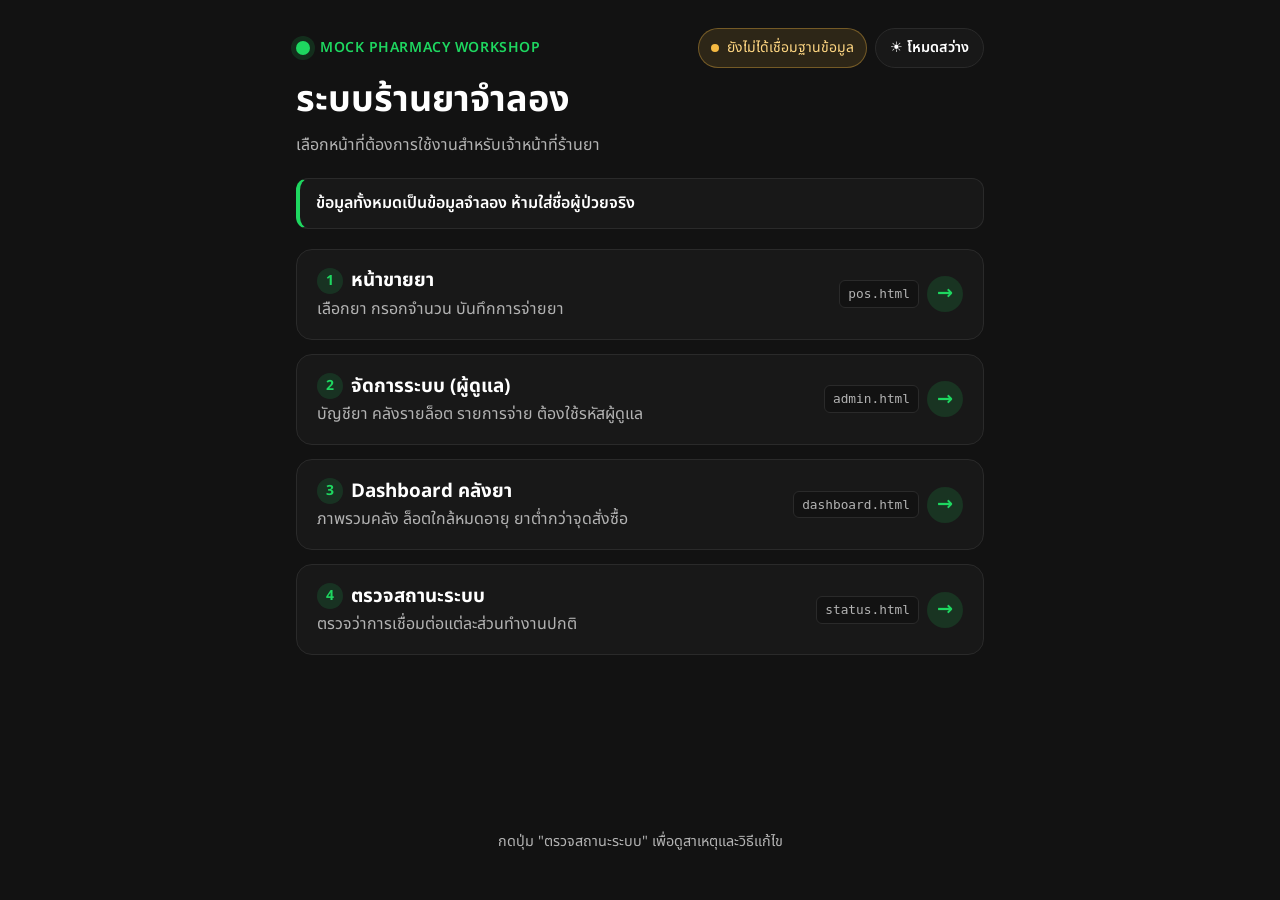
==== commit d475e600: "Add files via upload" ====
--- a/index.html
+++ b/index.html
@@ -3,7 +3,7 @@
 <head>
   <meta charset="utf-8">
   <meta name="viewport" content="width=device-width, initial-scale=1, viewport-fit=cover">
-  <meta name="theme-color" content="#121212">
+  <meta name="theme-color" id="theme-color" content="#121212">
   <meta name="description" content="หน้าแรกศูนย์รวมระบบร้านยาจำลอง สำหรับเจ้าหน้าที่ร้านยา">
   <title>ระบบร้านยาจำลอง</title>
   <link rel="preconnect" href="https://fonts.googleapis.com">
@@ -17,12 +17,39 @@
       --card-hover: #222222;
       --card-active: #282828;
       --border: #2a2a2a;
+      --file-bg: #121212;
       --text: #ffffff;
       --muted: #b3b3b3;
       --accent: #1ed760;
+      --accent-ink: #1ed760;
       --accent-soft: rgba(30, 215, 96, 0.14);
+      --accent-border: rgba(30, 215, 96, 0.4);
       --warn: #f5b942;
+      --warn-ink: #ffd782;
       --warn-soft: rgba(245, 185, 66, 0.12);
+      --warn-border: rgba(245, 185, 66, 0.35);
+      --shadow: none;
+    }
+
+    html[data-theme="light"] {
+      color-scheme: light;
+      --bg: #f4f6f5;
+      --card: #ffffff;
+      --card-hover: #f1fbf4;
+      --card-active: #e4f6ea;
+      --border: #d9e2dc;
+      --file-bg: #eef2ef;
+      --text: #121212;
+      --muted: #525c56;
+      --accent: #1ed760;
+      --accent-ink: #0f7a38;
+      --accent-soft: rgba(30, 215, 96, 0.16);
+      --accent-border: rgba(15, 122, 56, 0.35);
+      --warn: #c78300;
+      --warn-ink: #7d5000;
+      --warn-soft: rgba(245, 185, 66, 0.2);
+      --warn-border: rgba(199, 131, 0, 0.35);
+      --shadow: 0 2px 10px rgba(18, 18, 18, 0.05);
     }
 
     *, *::before, *::after {
@@ -92,14 +119,56 @@
       font-size: 0.875rem;
       font-weight: 600;
       letter-spacing: 0.04em;
-      color: var(--accent);
+      color: var(--accent-ink);
       text-transform: uppercase;
+    }
+
+    .header-controls {
+      display: flex;
+      align-items: center;
+      flex-wrap: wrap;
+      gap: 8px;
+    }
+
+    .theme-toggle {
+      display: inline-flex;
+      align-items: center;
+      gap: 6px;
+      min-height: 40px;
+      padding: 6px 14px;
+      border-radius: 999px;
+      background: var(--card);
+      border: 1px solid var(--border);
+      color: var(--text);
+      font: inherit;
+      font-size: 0.9rem;
+      font-weight: 600;
+      cursor: pointer;
+      touch-action: manipulation;
+      -webkit-tap-highlight-color: transparent;
+      box-shadow: var(--shadow);
+      transition: background-color 0.16s ease, border-color 0.16s ease, transform 0.12s ease;
+    }
+
+    .theme-toggle:hover {
+      background: var(--card-hover);
+      border-color: var(--accent);
+    }
+
+    .theme-toggle:active {
+      transform: scale(0.97);
+    }
+
+    .theme-toggle:focus-visible {
+      outline: 3px solid var(--accent);
+      outline-offset: 2px;
     }
 
     .sys-pill {
       display: inline-flex;
       align-items: center;
       gap: 8px;
+      min-height: 40px;
       padding: 5px 12px;
       border-radius: 999px;
       background: var(--card);
@@ -120,7 +189,7 @@
 
     .sys-pill.is-online {
       color: var(--text);
-      border-color: rgba(30, 215, 96, 0.4);
+      border-color: var(--accent-border);
       background: var(--accent-soft);
     }
 
@@ -129,8 +198,8 @@
     }
 
     .sys-pill.is-warn {
-      color: #ffd782;
-      border-color: rgba(245, 185, 66, 0.35);
+      color: var(--warn-ink);
+      border-color: var(--warn-border);
       background: var(--warn-soft);
     }
 
@@ -162,6 +231,7 @@
       color: var(--text);
       font-size: 1rem;
       font-weight: 600;
+      box-shadow: var(--shadow);
     }
 
     .menu-list {
@@ -186,6 +256,7 @@
       border: 1px solid var(--border);
       color: var(--text);
       text-decoration: none;
+      box-shadow: var(--shadow);
       touch-action: manipulation;
       -webkit-tap-highlight-color: transparent;
       transition: background-color 0.16s ease, border-color 0.16s ease, transform 0.12s ease;
@@ -227,7 +298,7 @@
       height: 26px;
       border-radius: 999px;
       background: var(--accent-soft);
-      color: var(--accent);
+      color: var(--accent-ink);
       font-size: 0.875rem;
       font-weight: 700;
       flex: 0 0 auto;
@@ -262,7 +333,7 @@
       color: var(--muted);
       padding: 3px 8px;
       border-radius: 6px;
-      background: #121212;
+      background: var(--file-bg);
       border: 1px solid var(--border);
     }
 
@@ -273,7 +344,7 @@
       height: 36px;
       border-radius: 50%;
       background: var(--accent-soft);
-      color: var(--accent);
+      color: var(--accent-ink);
       font-size: 1.2rem;
       font-weight: 700;
       transition: background-color 0.16s ease, color 0.16s ease, transform 0.16s ease;
@@ -324,7 +395,10 @@
           <span class="brand-dot" aria-hidden="true"></span>
           <span class="brand-kicker">Mock Pharmacy Workshop</span>
         </div>
-        <span class="sys-pill" id="sys-status" role="status">กำลังตรวจการเชื่อมต่อ…</span>
+        <div class="header-controls">
+          <span class="sys-pill" id="sys-status" role="status">กำลังตรวจการเชื่อมต่อ…</span>
+          <button type="button" class="theme-toggle" id="theme-toggle" aria-pressed="false" aria-label="สลับโหมดสีมืดและสว่าง">☀ โหมดสว่าง</button>
+        </div>
       </div>
       <h1>ระบบร้านยาจำลอง</h1>
       <p class="subtitle">เลือกหน้าที่ต้องการใช้งานสำหรับเจ้าหน้าที่ร้านยา</p>
@@ -444,6 +518,34 @@
       }
     }
 
+    const THEME_KEY = 'pharmacy_home_theme';
+    const themeToggle = document.getElementById('theme-toggle');
+    const themeColorMeta = document.getElementById('theme-color');
+
+    function applyTheme(mode) {
+      const isLight = mode === 'light';
+      document.documentElement.setAttribute('data-theme', isLight ? 'light' : 'dark');
+      themeToggle.setAttribute('aria-pressed', String(isLight));
+      themeToggle.textContent = isLight ? '🌙 โหมดมืด' : '☀ โหมดสว่าง';
+      if (themeColorMeta) themeColorMeta.setAttribute('content', isLight ? '#f4f6f5' : '#121212');
+    }
+
+    function loadSavedTheme() {
+      try {
+        const saved = localStorage.getItem(THEME_KEY);
+        return saved === 'light' ? 'light' : 'dark';
+      } catch {
+        return 'dark';
+      }
+    }
+
+    themeToggle.addEventListener('click', () => {
+      const next = document.documentElement.getAttribute('data-theme') === 'light' ? 'dark' : 'light';
+      applyTheme(next);
+      try { localStorage.setItem(THEME_KEY, next); } catch {}
+    });
+
+    applyTheme(loadSavedTheme());
     renderMenu(LINKS);
     checkSystemBadge();
   </script>
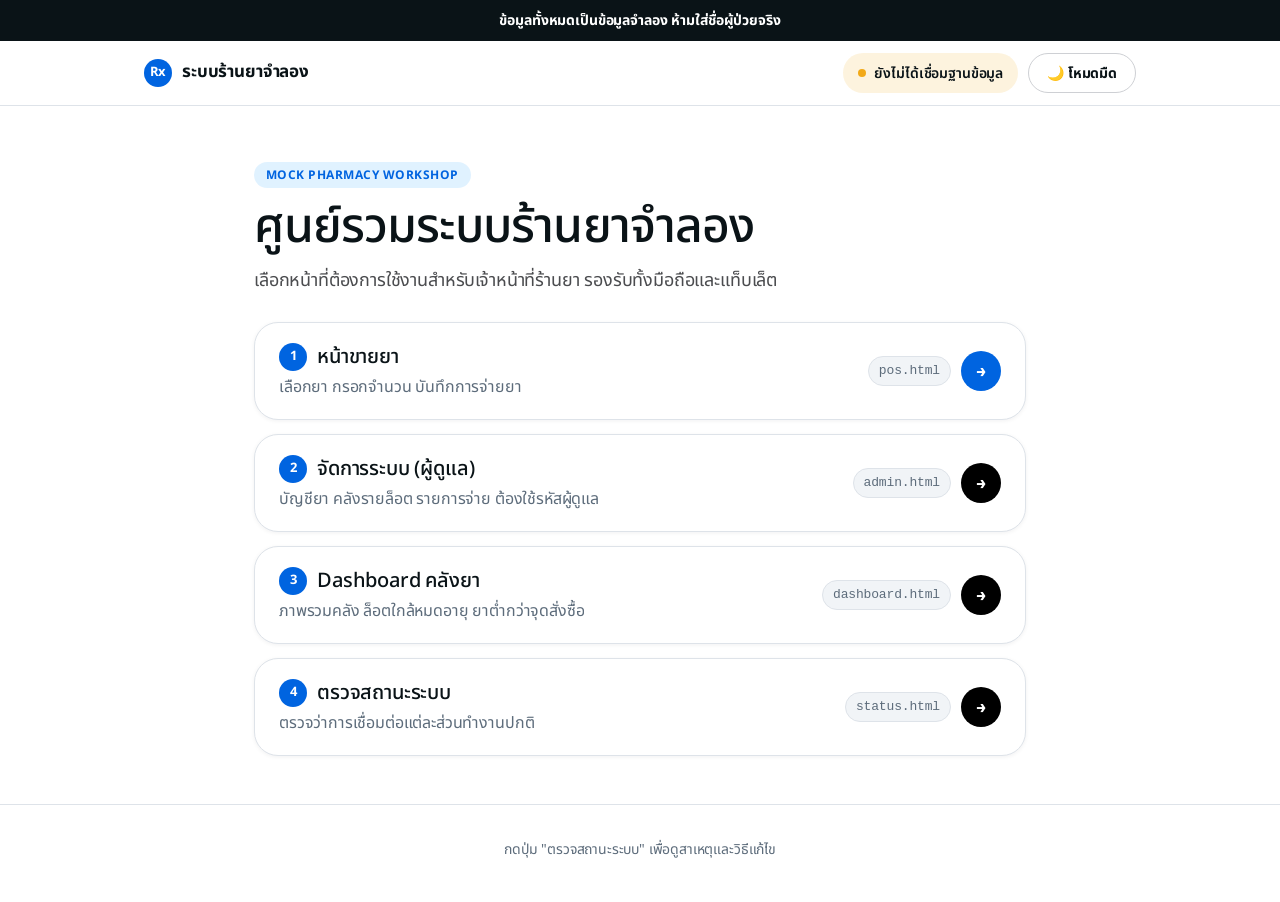
==== commit dba932e1: "Add files via upload" ====
--- a/index.html
+++ b/index.html
@@ -1,69 +1,84 @@
 <!doctype html>
-<html lang="th">
+<html lang="th" data-theme="light">
 <head>
   <meta charset="utf-8">
   <meta name="viewport" content="width=device-width, initial-scale=1, viewport-fit=cover">
-  <meta name="theme-color" id="theme-color" content="#121212">
+  <meta name="theme-color" id="theme-color" content="#ffffff">
   <meta name="description" content="หน้าแรกศูนย์รวมระบบร้านยาจำลอง สำหรับเจ้าหน้าที่ร้านยา">
   <title>ระบบร้านยาจำลอง</title>
   <link rel="preconnect" href="https://fonts.googleapis.com">
   <link rel="preconnect" href="https://fonts.gstatic.com" crossorigin>
-  <link href="https://fonts.googleapis.com/css2?family=Noto+Sans+Thai:wght@400;600;700&display=swap" rel="stylesheet">
+  <link href="https://fonts.googleapis.com/css2?family=Montserrat:wght@400;500;600;700&family=Noto+Sans+Thai:wght@300;400;500;600;700&display=swap" rel="stylesheet">
   <style>
     :root {
+      color-scheme: light;
+      --canvas: #ffffff;
+      --surface-soft: #f1f4f7;
+      --surface-hover: #e8edf2;
+      --primary: #0064e0;
+      --primary-deep: #0457cb;
+      --primary-soft: rgba(0, 145, 255, 0.12);
+      --ink-button: #000000;
+      --on-ink-button: #ffffff;
+      --ink-deep: #0a1317;
+      --ink: #1c1e21;
+      --charcoal: #444950;
+      --slate: #4b4c4f;
+      --steel: #5d6c7b;
+      --stone: #8595a4;
+      --hairline: #ced0d4;
+      --hairline-soft: #dee3e9;
+      --success: #31a24c;
+      --success-soft: rgba(49, 162, 76, 0.12);
+      --attention: #f2a918;
+      --warning: #f7b928;
+      --warning-soft: rgba(242, 169, 24, 0.14);
+      --critical: #e41e3f;
+      --promo-bg: #0a1317;
+      --promo-text: #ffffff;
+      --card-shadow: rgba(20, 22, 26, 0.06) 0px 1px 4px 0px;
+    }
+
+    html[data-theme="dark"] {
       color-scheme: dark;
-      --bg: #121212;
-      --card: #181818;
-      --card-hover: #222222;
-      --card-active: #282828;
-      --border: #2a2a2a;
-      --file-bg: #121212;
-      --text: #ffffff;
-      --muted: #b3b3b3;
-      --accent: #1ed760;
-      --accent-ink: #1ed760;
-      --accent-soft: rgba(30, 215, 96, 0.14);
-      --accent-border: rgba(30, 215, 96, 0.4);
-      --warn: #f5b942;
-      --warn-ink: #ffd782;
-      --warn-soft: rgba(245, 185, 66, 0.12);
-      --warn-border: rgba(245, 185, 66, 0.35);
-      --shadow: none;
-    }
-
-    html[data-theme="light"] {
-      color-scheme: light;
-      --bg: #f4f6f5;
-      --card: #ffffff;
-      --card-hover: #f1fbf4;
-      --card-active: #e4f6ea;
-      --border: #d9e2dc;
-      --file-bg: #eef2ef;
-      --text: #121212;
-      --muted: #525c56;
-      --accent: #1ed760;
-      --accent-ink: #0f7a38;
-      --accent-soft: rgba(30, 215, 96, 0.16);
-      --accent-border: rgba(15, 122, 56, 0.35);
-      --warn: #c78300;
-      --warn-ink: #7d5000;
-      --warn-soft: rgba(245, 185, 66, 0.2);
-      --warn-border: rgba(199, 131, 0, 0.35);
-      --shadow: 0 2px 10px rgba(18, 18, 18, 0.05);
-    }
-
-    *, *::before, *::after {
-      box-sizing: border-box;
-    }
+      --canvas: #0a1317;
+      --surface-soft: #141f26;
+      --surface-hover: #1c2a33;
+      --primary: #0091ff;
+      --primary-deep: #0064e0;
+      --primary-soft: rgba(0, 145, 255, 0.18);
+      --ink-button: #ffffff;
+      --on-ink-button: #0a1317;
+      --ink-deep: #ffffff;
+      --ink: #eef2f5;
+      --charcoal: #c8d2dc;
+      --slate: #aebac6;
+      --steel: #95a5b5;
+      --stone: #7b8c9d;
+      --hairline: #2d3c47;
+      --hairline-soft: #212e37;
+      --success: #3cc15c;
+      --success-soft: rgba(60, 193, 92, 0.18);
+      --attention: #f7b928;
+      --warning: #f7b928;
+      --warning-soft: rgba(247, 185, 40, 0.18);
+      --critical: #f0284a;
+      --promo-bg: #0064e0;
+      --promo-text: #ffffff;
+      --card-shadow: none;
+    }
+
+    *, *::before, *::after { box-sizing: border-box; }
 
     html, body {
       margin: 0;
       padding: 0;
-      background: var(--bg);
-      color: var(--text);
-      font-family: "Noto Sans Thai", system-ui, -apple-system, "Segoe UI", sans-serif;
+      background: var(--canvas);
+      color: var(--ink);
+      font-family: "Noto Sans Thai", "Montserrat", "Helvetica Neue", Helvetica, Arial, system-ui, sans-serif;
       font-size: 16px;
-      line-height: 1.55;
+      line-height: 1.5;
+      letter-spacing: -0.16px;
       -webkit-font-smoothing: antialiased;
     }
 
@@ -74,108 +89,81 @@
       flex-direction: column;
     }
 
-    main {
-      width: 100%;
-      max-width: 720px;
+    /* ---------- Promo Notice Strip ---------- */
+    .promo-banner {
+      background: var(--promo-bg);
+      color: var(--promo-text);
+      padding: 10px 20px;
+      text-align: center;
+      font-size: 14px;
+      font-weight: 700;
+      letter-spacing: -0.14px;
+    }
+
+    /* ---------- Top Navigation ---------- */
+    .topbar {
+      position: sticky;
+      top: 0;
+      z-index: 20;
+      background: var(--canvas);
+      border-bottom: 1px solid var(--hairline-soft);
+    }
+
+    .topbar-inner {
+      max-width: 1040px;
       margin: 0 auto;
-      padding: max(24px, env(safe-area-inset-top)) 16px max(32px, env(safe-area-inset-bottom));
-      flex: 1;
-      display: flex;
-      flex-direction: column;
-      gap: 20px;
-    }
-
-    .header {
-      display: flex;
-      flex-direction: column;
-      gap: 10px;
-      padding-top: 4px;
-    }
-
-    .brand-row {
+      min-height: 64px;
+      padding: 10px 24px;
       display: flex;
       align-items: center;
       justify-content: space-between;
       flex-wrap: wrap;
-      gap: 10px;
+      gap: 12px;
     }
 
     .brand {
       display: inline-flex;
       align-items: center;
       gap: 10px;
-    }
-
-    .brand-dot {
-      width: 14px;
-      height: 14px;
-      border-radius: 50%;
-      background: var(--accent);
-      box-shadow: 0 0 0 5px var(--accent-soft);
+      color: var(--ink-deep);
+      font-weight: 700;
+      font-size: 17px;
+      text-decoration: none;
+    }
+
+    .brand-mark {
+      width: 28px;
+      height: 28px;
+      border-radius: 9999px;
+      background: var(--primary);
+      display: inline-grid;
+      place-items: center;
+      color: #ffffff;
+      font-size: 13px;
+      font-weight: 700;
       flex: 0 0 auto;
     }
 
-    .brand-kicker {
-      font-size: 0.875rem;
-      font-weight: 600;
-      letter-spacing: 0.04em;
-      color: var(--accent-ink);
-      text-transform: uppercase;
-    }
-
-    .header-controls {
+    .topbar-controls {
       display: flex;
       align-items: center;
       flex-wrap: wrap;
+      gap: 10px;
+    }
+
+    .sys-pill {
+      display: inline-flex;
+      align-items: center;
       gap: 8px;
-    }
-
-    .theme-toggle {
-      display: inline-flex;
-      align-items: center;
-      gap: 6px;
       min-height: 40px;
       padding: 6px 14px;
-      border-radius: 999px;
-      background: var(--card);
-      border: 1px solid var(--border);
-      color: var(--text);
-      font: inherit;
-      font-size: 0.9rem;
+      border-radius: 100px;
+      background: var(--surface-soft);
+      border: 1px solid var(--hairline-soft);
+      color: var(--steel);
+      font-size: 14px;
       font-weight: 600;
-      cursor: pointer;
-      touch-action: manipulation;
-      -webkit-tap-highlight-color: transparent;
-      box-shadow: var(--shadow);
-      transition: background-color 0.16s ease, border-color 0.16s ease, transform 0.12s ease;
-    }
-
-    .theme-toggle:hover {
-      background: var(--card-hover);
-      border-color: var(--accent);
-    }
-
-    .theme-toggle:active {
-      transform: scale(0.97);
-    }
-
-    .theme-toggle:focus-visible {
-      outline: 3px solid var(--accent);
-      outline-offset: 2px;
-    }
-
-    .sys-pill {
-      display: inline-flex;
-      align-items: center;
-      gap: 8px;
-      min-height: 40px;
-      padding: 5px 12px;
-      border-radius: 999px;
-      background: var(--card);
-      border: 1px solid var(--border);
-      color: var(--muted);
-      font-size: 0.875rem;
-      line-height: 1.3;
+      letter-spacing: -0.14px;
     }
 
     .sys-pill::before {
@@ -183,57 +171,109 @@
       width: 8px;
       height: 8px;
       border-radius: 50%;
-      background: var(--muted);
+      background: var(--stone);
       flex: 0 0 auto;
     }
 
     .sys-pill.is-online {
-      color: var(--text);
-      border-color: var(--accent-border);
-      background: var(--accent-soft);
+      background: var(--success-soft);
+      border-color: transparent;
+      color: var(--success);
     }
 
     .sys-pill.is-online::before {
-      background: var(--accent);
+      background: var(--success);
     }
 
     .sys-pill.is-warn {
-      color: var(--warn-ink);
-      border-color: var(--warn-border);
-      background: var(--warn-soft);
+      background: var(--warning-soft);
+      border-color: transparent;
+      color: var(--ink-deep);
     }
 
     .sys-pill.is-warn::before {
-      background: var(--warn);
+      background: var(--attention);
+    }
+
+    .theme-toggle {
+      display: inline-flex;
+      align-items: center;
+      gap: 6px;
+      min-height: 40px;
+      padding: 8px 18px;
+      border-radius: 100px;
+      background: var(--canvas);
+      border: 1px solid var(--hairline);
+      color: var(--ink-deep);
+      font: inherit;
+      font-size: 14px;
+      font-weight: 700;
+      letter-spacing: -0.14px;
+      cursor: pointer;
+      touch-action: manipulation;
+      -webkit-tap-highlight-color: transparent;
+      transition: background-color 0.16s ease, border-color 0.16s ease;
+    }
+
+    .theme-toggle:active {
+      background: var(--surface-soft);
+    }
+
+    .theme-toggle:focus-visible {
+      outline: 2px solid var(--primary);
+      outline-offset: 2px;
+    }
+
+    /* ---------- Main Content ---------- */
+    main {
+      width: 100%;
+      max-width: 820px;
+      margin: 0 auto;
+      padding: clamp(32px, 5vw, 56px) 24px max(48px, env(safe-area-inset-bottom));
+      flex: 1;
+      display: flex;
+      flex-direction: column;
+      gap: 28px;
+    }
+
+    .hero {
+      display: flex;
+      flex-direction: column;
+      gap: 12px;
+    }
+
+    .hero-kicker {
+      display: inline-flex;
+      align-items: center;
+      align-self: flex-start;
+      padding: 4px 12px;
+      border-radius: 100px;
+      background: var(--primary-soft);
+      color: var(--primary);
+      font-size: 12px;
+      font-weight: 700;
+      letter-spacing: 0.04em;
+      text-transform: uppercase;
     }
 
     h1 {
       margin: 0;
-      font-size: clamp(1.75rem, 4.5vw, 2.25rem);
-      font-weight: 700;
-      line-height: 1.25;
-      color: var(--text);
+      font-size: clamp(2.1rem, 5vw, 3rem);
+      font-weight: 500;
+      line-height: 1.17;
+      color: var(--ink-deep);
+      letter-spacing: -0.02em;
     }
 
     .subtitle {
       margin: 0;
-      color: var(--muted);
-      font-size: 1rem;
-    }
-
-    .notice {
-      margin: 0;
-      padding: 12px 16px;
-      border-radius: 12px;
-      background: var(--card);
-      border: 1px solid var(--border);
-      border-left: 4px solid var(--accent);
-      color: var(--text);
-      font-size: 1rem;
-      font-weight: 600;
-      box-shadow: var(--shadow);
-    }
-
+      color: var(--slate);
+      font-size: 18px;
+      font-weight: 400;
+      line-height: 1.44;
+    }
+
+    /* ---------- Menu Cards ---------- */
     .menu-list {
       list-style: none;
       margin: 0;
@@ -247,33 +287,33 @@
       display: flex;
       align-items: center;
       justify-content: space-between;
-      gap: 16px;
+      gap: 20px;
       width: 100%;
-      min-height: 84px;
-      padding: 18px 20px;
-      border-radius: 16px;
-      background: var(--card);
-      border: 1px solid var(--border);
-      color: var(--text);
+      min-height: 88px;
+      padding: 20px 24px;
+      border-radius: 24px;
+      background: var(--canvas);
+      border: 1px solid var(--hairline-soft);
+      box-shadow: var(--card-shadow);
+      color: var(--ink-deep);
       text-decoration: none;
-      box-shadow: var(--shadow);
       touch-action: manipulation;
       -webkit-tap-highlight-color: transparent;
       transition: background-color 0.16s ease, border-color 0.16s ease, transform 0.12s ease;
     }
 
     .menu-link:hover {
-      background: var(--card-hover);
-      border-color: var(--accent);
+      background: var(--surface-soft);
+      border-color: var(--hairline);
     }
 
     .menu-link:active {
-      background: var(--card-active);
+      background: var(--surface-hover);
       transform: scale(0.99);
     }
 
     .menu-link:focus-visible {
-      outline: 3px solid var(--accent);
+      outline: 2px solid var(--primary);
       outline-offset: 3px;
     }
 
@@ -288,33 +328,39 @@
       display: flex;
       align-items: center;
       flex-wrap: wrap;
-      gap: 8px;
+      gap: 10px;
     }
 
     .menu-index {
       display: inline-grid;
       place-items: center;
-      width: 26px;
-      height: 26px;
-      border-radius: 999px;
-      background: var(--accent-soft);
-      color: var(--accent-ink);
-      font-size: 0.875rem;
+      width: 28px;
+      height: 28px;
+      border-radius: 9999px;
+      background: var(--surface-soft);
+      color: var(--ink-deep);
+      font-size: 13px;
       font-weight: 700;
       flex: 0 0 auto;
     }
 
+    .menu-link:first-child .menu-index,
+    .menu-list li:first-child .menu-index {
+      background: var(--primary);
+      color: #ffffff;
+    }
+
     .menu-title {
-      font-size: 1.18rem;
-      font-weight: 700;
-      color: var(--text);
+      font-size: 20px;
+      font-weight: 500;
+      color: var(--ink-deep);
       line-height: 1.3;
     }
 
     .menu-desc {
-      color: var(--muted);
-      font-size: 1rem;
-      line-height: 1.45;
+      color: var(--steel);
+      font-size: 16px;
+      line-height: 1.5;
       overflow: hidden;
       text-overflow: ellipsis;
       white-space: nowrap;
@@ -323,97 +369,100 @@
     .menu-action {
       display: inline-flex;
       align-items: center;
-      gap: 8px;
+      gap: 10px;
       flex: 0 0 auto;
     }
 
     .menu-file {
       font-family: ui-monospace, Consolas, monospace;
-      font-size: 0.8rem;
-      color: var(--muted);
-      padding: 3px 8px;
-      border-radius: 6px;
-      background: var(--file-bg);
-      border: 1px solid var(--border);
+      font-size: 13px;
+      color: var(--steel);
+      padding: 4px 10px;
+      border-radius: 100px;
+      background: var(--surface-soft);
+      border: 1px solid var(--hairline-soft);
     }
 
     .menu-arrow {
       display: inline-grid;
       place-items: center;
-      width: 36px;
-      height: 36px;
-      border-radius: 50%;
-      background: var(--accent-soft);
-      color: var(--accent-ink);
-      font-size: 1.2rem;
+      width: 40px;
+      height: 40px;
+      border-radius: 9999px;
+      background: var(--ink-button);
+      color: var(--on-ink-button);
+      font-size: 18px;
       font-weight: 700;
-      transition: background-color 0.16s ease, color 0.16s ease, transform 0.16s ease;
+      transition: background-color 0.16s ease, transform 0.16s ease;
+    }
+
+    .menu-list li:first-child .menu-arrow {
+      background: var(--primary);
+      color: #ffffff;
     }
 
     .menu-link:hover .menu-arrow {
-      background: var(--accent);
-      color: #121212;
       transform: translateX(2px);
     }
 
+    /* ---------- Footer ---------- */
     .footer {
       margin-top: auto;
-      padding-top: 8px;
-      color: var(--muted);
-      font-size: 0.9rem;
+      padding: 20px 24px 28px;
+      border-top: 1px solid var(--hairline-soft);
+      color: var(--steel);
+      font-size: 14px;
       text-align: center;
     }
 
-    @media (max-width: 560px) {
+    @media (max-width: 600px) {
+      .topbar-inner { padding: 10px 16px; }
+      main { padding: 24px 16px 36px; gap: 20px; }
       .menu-link {
-        min-height: 78px;
-        padding: 16px;
+        min-height: 80px;
+        padding: 16px 18px;
+        border-radius: 18px;
       }
-
-      .menu-file {
-        display: none;
-      }
-
-      .menu-desc {
-        white-space: normal;
-      }
+      .menu-file { display: none; }
+      .menu-desc { white-space: normal; }
     }
 
     @media (prefers-reduced-motion: reduce) {
-      .menu-link,
-      .menu-arrow {
-        transition: none;
-      }
+      .menu-link, .menu-arrow, .theme-toggle { transition: none; }
     }
   </style>
 </head>
 <body>
+  <div class="promo-banner" role="note">ข้อมูลทั้งหมดเป็นข้อมูลจำลอง ห้ามใส่ชื่อผู้ป่วยจริง</div>
+
+  <header class="topbar">
+    <div class="topbar-inner">
+      <a class="brand" href="./index.html">
+        <span class="brand-mark" aria-hidden="true">Rx</span>
+        <span>ระบบร้านยาจำลอง</span>
+      </a>
+      <div class="topbar-controls">
+        <span class="sys-pill" id="sys-status" role="status">กำลังตรวจการเชื่อมต่อ…</span>
+        <button type="button" class="theme-toggle" id="theme-toggle" aria-pressed="false" aria-label="สลับโหมดสีสว่างและมืด">🌙 โหมดมืด</button>
+      </div>
+    </div>
+  </header>
+
   <main>
-    <header class="header">
-      <div class="brand-row">
-        <div class="brand">
-          <span class="brand-dot" aria-hidden="true"></span>
-          <span class="brand-kicker">Mock Pharmacy Workshop</span>
-        </div>
-        <div class="header-controls">
-          <span class="sys-pill" id="sys-status" role="status">กำลังตรวจการเชื่อมต่อ…</span>
-          <button type="button" class="theme-toggle" id="theme-toggle" aria-pressed="false" aria-label="สลับโหมดสีมืดและสว่าง">☀ โหมดสว่าง</button>
-        </div>
-      </div>
-      <h1>ระบบร้านยาจำลอง</h1>
-      <p class="subtitle">เลือกหน้าที่ต้องการใช้งานสำหรับเจ้าหน้าที่ร้านยา</p>
-    </header>
-
-    <p class="notice" role="note">ข้อมูลทั้งหมดเป็นข้อมูลจำลอง ห้ามใส่ชื่อผู้ป่วยจริง</p>
+    <section class="hero">
+      <span class="hero-kicker">Mock Pharmacy Workshop</span>
+      <h1>ศูนย์รวมระบบร้านยาจำลอง</h1>
+      <p class="subtitle">เลือกหน้าที่ต้องการใช้งานสำหรับเจ้าหน้าที่ร้านยา รองรับทั้งมือถือและแท็บเล็ต</p>
+    </section>
 
     <nav aria-label="เมนูหลักระบบร้านยาจำลอง">
       <ul class="menu-list" id="menu-list"></ul>
     </nav>
-
-    <footer class="footer">
-      <p id="env-note">ใช้งานผ่านเว็บ Vercel เพื่อเชื่อมต่อฐานข้อมูล Supabase</p>
-    </footer>
   </main>
+
+  <footer class="footer">
+    <p id="env-note">ใช้งานผ่านเว็บ Vercel เพื่อเชื่อมต่อฐานข้อมูล Supabase</p>
+  </footer>
 
   <script>
     // เพิ่มหรือลบเมนูได้ด้วยการแก้หนึ่งบรรทัดในอาร์เรย์นี้
@@ -504,7 +553,7 @@
         if (res.ok && data && data.drugs && data.stock && data.dispense_log) {
           const asOf = (data.drugs.meta && data.drugs.meta.as_of) || '-';
           pill.className = 'sys-pill is-online';
-          pill.textContent = 'เชื่อมต่อ Supabase แล้ว · ณ ' + asOf;
+          pill.textContent = 'เชื่อมต่อ Supabase · ณ ' + asOf;
           note.textContent = 'พร้อมใช้งาน · ยา ' + data.drugs.items.length + ' รายการ · คลัง ' + data.stock.items.length + ' ล็อต';
         } else {
           pill.className = 'sys-pill is-warn';
@@ -523,24 +572,24 @@
     const themeColorMeta = document.getElementById('theme-color');
 
     function applyTheme(mode) {
-      const isLight = mode === 'light';
-      document.documentElement.setAttribute('data-theme', isLight ? 'light' : 'dark');
-      themeToggle.setAttribute('aria-pressed', String(isLight));
-      themeToggle.textContent = isLight ? '🌙 โหมดมืด' : '☀ โหมดสว่าง';
-      if (themeColorMeta) themeColorMeta.setAttribute('content', isLight ? '#f4f6f5' : '#121212');
+      const isDark = mode === 'dark';
+      document.documentElement.setAttribute('data-theme', isDark ? 'dark' : 'light');
+      themeToggle.setAttribute('aria-pressed', String(isDark));
+      themeToggle.textContent = isDark ? '☀ โหมดสว่าง' : '🌙 โหมดมืด';
+      if (themeColorMeta) themeColorMeta.setAttribute('content', isDark ? '#0a1317' : '#ffffff');
     }
 
     function loadSavedTheme() {
       try {
         const saved = localStorage.getItem(THEME_KEY);
-        return saved === 'light' ? 'light' : 'dark';
+        return saved === 'dark' ? 'dark' : 'light';
       } catch {
-        return 'dark';
+        return 'light';
       }
     }
 
     themeToggle.addEventListener('click', () => {
-      const next = document.documentElement.getAttribute('data-theme') === 'light' ? 'dark' : 'light';
+      const next = document.documentElement.getAttribute('data-theme') === 'dark' ? 'light' : 'dark';
       applyTheme(next);
       try { localStorage.setItem(THEME_KEY, next); } catch {}
     });
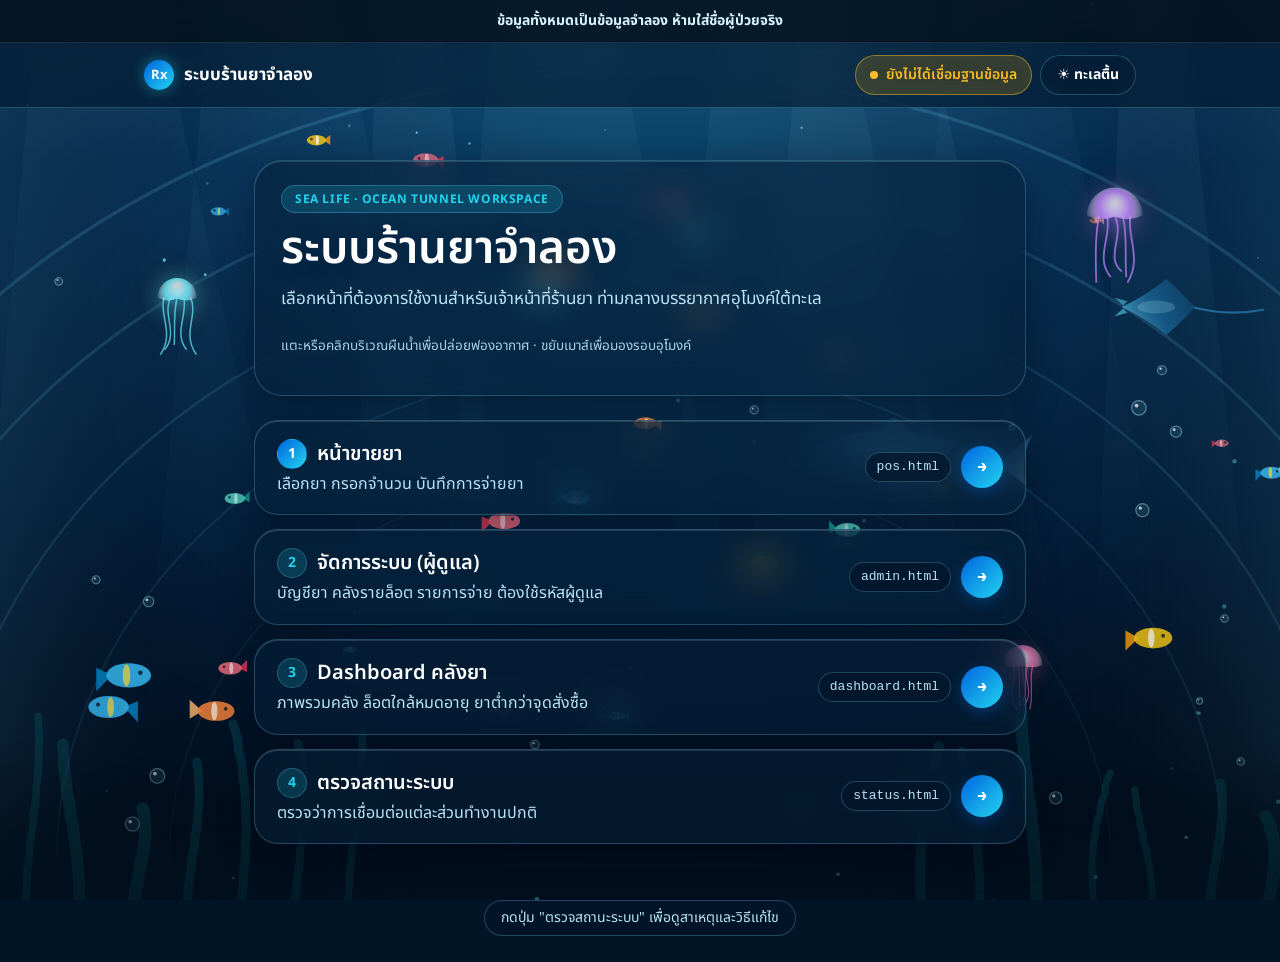
==== commit 9b444094: "Add files via upload" ====
--- a/index.html
+++ b/index.html
@@ -1,71 +1,67 @@
 <!doctype html>
-<html lang="th" data-theme="light">
+<html lang="th" data-theme="dark">
 <head>
   <meta charset="utf-8">
   <meta name="viewport" content="width=device-width, initial-scale=1, viewport-fit=cover">
-  <meta name="theme-color" id="theme-color" content="#ffffff">
-  <meta name="description" content="หน้าแรกศูนย์รวมระบบร้านยาจำลอง สำหรับเจ้าหน้าที่ร้านยา">
-  <title>ระบบร้านยาจำลอง</title>
+  <meta name="theme-color" id="theme-color" content="#021526">
+  <meta name="description" content="หน้าแรกศูนย์รวมระบบร้านยาจำลอง บรรยากาศอุโมงค์ใต้ทะเล SEA LIFE">
+  <title>ระบบร้านยาจำลอง · Ocean Tunnel</title>
   <link rel="preconnect" href="https://fonts.googleapis.com">
   <link rel="preconnect" href="https://fonts.gstatic.com" crossorigin>
   <link href="https://fonts.googleapis.com/css2?family=Montserrat:wght@400;500;600;700&family=Noto+Sans+Thai:wght@300;400;500;600;700&display=swap" rel="stylesheet">
   <style>
     :root {
+      color-scheme: dark;
+      --bg-fallback: #021526;
+      --promo-bg: rgba(2, 16, 30, 0.86);
+      --promo-text: #d9f6ff;
+      --topbar-bg: rgba(3, 24, 44, 0.62);
+      --glass-bg: rgba(6, 32, 58, 0.56);
+      --glass-hover: rgba(10, 50, 86, 0.72);
+      --glass-active: rgba(14, 66, 110, 0.84);
+      --glass-border: rgba(125, 226, 255, 0.24);
+      --glass-border-hover: rgba(125, 226, 255, 0.58);
+      --glass-shadow: 0 12px 34px rgba(0, 10, 24, 0.42), inset 0 1px 0 rgba(255, 255, 255, 0.14);
+      --text: #ffffff;
+      --muted: #b9e4f5;
+      --accent: #22d3ee;
+      --accent-strong: #0064e0;
+      --accent-soft: rgba(34, 211, 238, 0.16);
+      --badge-bg: rgba(3, 22, 42, 0.72);
+      --ok: #34d399;
+      --ok-soft: rgba(52, 211, 153, 0.18);
+      --warn: #fbbf24;
+      --warn-soft: rgba(251, 191, 36, 0.2);
+      --arrow-bg: linear-gradient(135deg, #0064e0, #22d3ee);
+      --arrow-fg: #ffffff;
+      --tunnel-arch: rgba(145, 235, 255, 0.14);
+    }
+
+    html[data-theme="light"] {
       color-scheme: light;
-      --canvas: #ffffff;
-      --surface-soft: #f1f4f7;
-      --surface-hover: #e8edf2;
-      --primary: #0064e0;
-      --primary-deep: #0457cb;
-      --primary-soft: rgba(0, 145, 255, 0.12);
-      --ink-button: #000000;
-      --on-ink-button: #ffffff;
-      --ink-deep: #0a1317;
-      --ink: #1c1e21;
-      --charcoal: #444950;
-      --slate: #4b4c4f;
-      --steel: #5d6c7b;
-      --stone: #8595a4;
-      --hairline: #ced0d4;
-      --hairline-soft: #dee3e9;
-      --success: #31a24c;
-      --success-soft: rgba(49, 162, 76, 0.12);
-      --attention: #f2a918;
-      --warning: #f7b928;
-      --warning-soft: rgba(242, 169, 24, 0.14);
-      --critical: #e41e3f;
-      --promo-bg: #0a1317;
+      --bg-fallback: #0b6e99;
+      --promo-bg: rgba(7, 48, 74, 0.88);
       --promo-text: #ffffff;
-      --card-shadow: rgba(20, 22, 26, 0.06) 0px 1px 4px 0px;
-    }
-
-    html[data-theme="dark"] {
-      color-scheme: dark;
-      --canvas: #0a1317;
-      --surface-soft: #141f26;
-      --surface-hover: #1c2a33;
-      --primary: #0091ff;
-      --primary-deep: #0064e0;
-      --primary-soft: rgba(0, 145, 255, 0.18);
-      --ink-button: #ffffff;
-      --on-ink-button: #0a1317;
-      --ink-deep: #ffffff;
-      --ink: #eef2f5;
-      --charcoal: #c8d2dc;
-      --slate: #aebac6;
-      --steel: #95a5b5;
-      --stone: #7b8c9d;
-      --hairline: #2d3c47;
-      --hairline-soft: #212e37;
-      --success: #3cc15c;
-      --success-soft: rgba(60, 193, 92, 0.18);
-      --attention: #f7b928;
-      --warning: #f7b928;
-      --warning-soft: rgba(247, 185, 40, 0.18);
-      --critical: #f0284a;
-      --promo-bg: #0064e0;
-      --promo-text: #ffffff;
-      --card-shadow: none;
+      --topbar-bg: rgba(255, 255, 255, 0.72);
+      --glass-bg: rgba(255, 255, 255, 0.78);
+      --glass-hover: rgba(255, 255, 255, 0.92);
+      --glass-active: rgba(240, 251, 255, 0.96);
+      --glass-border: rgba(255, 255, 255, 0.75);
+      --glass-border-hover: #0064e0;
+      --glass-shadow: 0 12px 32px rgba(4, 52, 82, 0.2), inset 0 1px 0 rgba(255, 255, 255, 0.9);
+      --text: #07263a;
+      --muted: #24536e;
+      --accent: #0064e0;
+      --accent-strong: #0457cb;
+      --accent-soft: rgba(0, 100, 224, 0.12);
+      --badge-bg: rgba(255, 255, 255, 0.85);
+      --ok: #15803d;
+      --ok-soft: rgba(49, 162, 76, 0.16);
+      --warn: #92400e;
+      --warn-soft: rgba(247, 185, 40, 0.28);
+      --arrow-bg: #0064e0;
+      --arrow-fg: #ffffff;
+      --tunnel-arch: rgba(255, 255, 255, 0.24);
     }
 
     *, *::before, *::after { box-sizing: border-box; }
@@ -73,23 +69,61 @@
     html, body {
       margin: 0;
       padding: 0;
-      background: var(--canvas);
-      color: var(--ink);
-      font-family: "Noto Sans Thai", "Montserrat", "Helvetica Neue", Helvetica, Arial, system-ui, sans-serif;
+      min-height: 100%;
+      background: var(--bg-fallback);
+      color: var(--text);
+      font-family: "Noto Sans Thai", "Montserrat", system-ui, -apple-system, "Segoe UI", sans-serif;
       font-size: 16px;
-      line-height: 1.5;
-      letter-spacing: -0.16px;
+      line-height: 1.55;
       -webkit-font-smoothing: antialiased;
     }
 
     body {
+      position: relative;
       min-height: 100vh;
       min-height: 100dvh;
       display: flex;
       flex-direction: column;
-    }
-
-    /* ---------- Promo Notice Strip ---------- */
+      overflow-x: hidden;
+    }
+
+    /* ---------- พื้นหลังทะเลและอุโมงค์แก้ว SEA LIFE ---------- */
+    #ocean-canvas {
+      position: fixed;
+      inset: 0;
+      width: 100%;
+      height: 100%;
+      z-index: 0;
+      display: block;
+    }
+
+    /* เอฟเฟกต์กรอบกระจกโค้งของอุโมงค์อควาเรียม */
+    .tunnel-vignette {
+      position: fixed;
+      inset: 0;
+      z-index: 1;
+      pointer-events: none;
+      background:
+        radial-gradient(ellipse 92% 78% at 50% 42%, transparent 45%, rgba(1, 14, 28, 0.42) 100%),
+        linear-gradient(180deg, rgba(160, 240, 255, 0.08) 0%, transparent 18%, transparent 82%, rgba(2, 18, 34, 0.48) 100%);
+    }
+
+    html[data-theme="light"] .tunnel-vignette {
+      background:
+        radial-gradient(ellipse 94% 80% at 50% 42%, transparent 50%, rgba(4, 64, 96, 0.28) 100%),
+        linear-gradient(180deg, rgba(255, 255, 255, 0.18) 0%, transparent 22%, transparent 84%, rgba(6, 66, 98, 0.34) 100%);
+    }
+
+    .page-layer {
+      position: relative;
+      z-index: 2;
+      min-height: 100vh;
+      min-height: 100dvh;
+      display: flex;
+      flex-direction: column;
+    }
+
+    /* ---------- แถบประกาศด้านบน ---------- */
     .promo-banner {
       background: var(--promo-bg);
       color: var(--promo-text);
@@ -97,16 +131,18 @@
       text-align: center;
       font-size: 14px;
       font-weight: 700;
-      letter-spacing: -0.14px;
-    }
-
-    /* ---------- Top Navigation ---------- */
+      backdrop-filter: blur(12px);
+      border-bottom: 1px solid rgba(255, 255, 255, 0.1);
+    }
+
+    /* ---------- Topbar ---------- */
     .topbar {
       position: sticky;
       top: 0;
       z-index: 20;
-      background: var(--canvas);
-      border-bottom: 1px solid var(--hairline-soft);
+      background: var(--topbar-bg);
+      backdrop-filter: blur(16px);
+      border-bottom: 1px solid var(--glass-border);
     }
 
     .topbar-inner {
@@ -118,29 +154,30 @@
       align-items: center;
       justify-content: space-between;
       flex-wrap: wrap;
-      gap: 12px;
+      gap: 10px 14px;
     }
 
     .brand {
       display: inline-flex;
       align-items: center;
       gap: 10px;
-      color: var(--ink-deep);
+      color: var(--text);
       font-weight: 700;
       font-size: 17px;
       text-decoration: none;
     }
 
     .brand-mark {
-      width: 28px;
-      height: 28px;
+      width: 30px;
+      height: 30px;
       border-radius: 9999px;
-      background: var(--primary);
+      background: var(--arrow-bg);
+      color: #ffffff;
       display: inline-grid;
       place-items: center;
-      color: #ffffff;
       font-size: 13px;
       font-weight: 700;
+      box-shadow: 0 0 14px rgba(34, 211, 238, 0.45);
       flex: 0 0 auto;
     }
 
@@ -148,7 +185,7 @@
       display: flex;
       align-items: center;
       flex-wrap: wrap;
-      gap: 10px;
+      gap: 8px;
     }
 
     .sys-pill {
@@ -158,12 +195,12 @@
       min-height: 40px;
       padding: 6px 14px;
       border-radius: 100px;
-      background: var(--surface-soft);
-      border: 1px solid var(--hairline-soft);
-      color: var(--steel);
+      background: var(--badge-bg);
+      border: 1px solid var(--glass-border);
+      color: var(--muted);
       font-size: 14px;
       font-weight: 600;
-      letter-spacing: -0.14px;
+      backdrop-filter: blur(10px);
     }
 
     .sys-pill::before {
@@ -171,28 +208,29 @@
       width: 8px;
       height: 8px;
       border-radius: 50%;
-      background: var(--stone);
+      background: var(--muted);
       flex: 0 0 auto;
     }
 
     .sys-pill.is-online {
-      background: var(--success-soft);
-      border-color: transparent;
-      color: var(--success);
+      background: var(--ok-soft);
+      border-color: rgba(52, 211, 153, 0.45);
+      color: var(--ok);
     }
 
     .sys-pill.is-online::before {
-      background: var(--success);
+      background: var(--ok);
+      box-shadow: 0 0 8px var(--ok);
     }
 
     .sys-pill.is-warn {
-      background: var(--warning-soft);
-      border-color: transparent;
-      color: var(--ink-deep);
+      background: var(--warn-soft);
+      border-color: rgba(251, 191, 36, 0.45);
+      color: var(--warn);
     }
 
     .sys-pill.is-warn::before {
-      background: var(--attention);
+      background: var(--warn);
     }
 
     .theme-toggle {
@@ -200,80 +238,94 @@
       align-items: center;
       gap: 6px;
       min-height: 40px;
-      padding: 8px 18px;
+      padding: 7px 16px;
       border-radius: 100px;
-      background: var(--canvas);
-      border: 1px solid var(--hairline);
-      color: var(--ink-deep);
+      background: var(--glass-bg);
+      border: 1px solid var(--glass-border);
+      color: var(--text);
       font: inherit;
       font-size: 14px;
       font-weight: 700;
-      letter-spacing: -0.14px;
       cursor: pointer;
+      backdrop-filter: blur(10px);
       touch-action: manipulation;
       -webkit-tap-highlight-color: transparent;
-      transition: background-color 0.16s ease, border-color 0.16s ease;
-    }
-
-    .theme-toggle:active {
-      background: var(--surface-soft);
-    }
-
-    .theme-toggle:focus-visible {
-      outline: 2px solid var(--primary);
-      outline-offset: 2px;
-    }
-
-    /* ---------- Main Content ---------- */
+      transition: background-color 0.16s ease, border-color 0.16s ease, transform 0.1s ease;
+    }
+
+    .theme-toggle:hover {
+      background: var(--glass-hover);
+      border-color: var(--glass-border-hover);
+    }
+
+    .theme-toggle:active { transform: scale(0.97); }
+    .theme-toggle:focus-visible { outline: 2px solid var(--accent); outline-offset: 2px; }
+
+    /* ---------- เนื้อหาหลักลอยกลางอุโมงค์ ---------- */
     main {
       width: 100%;
       max-width: 820px;
       margin: 0 auto;
-      padding: clamp(32px, 5vw, 56px) 24px max(48px, env(safe-area-inset-bottom));
+      padding: clamp(28px, 5vw, 52px) 24px max(40px, env(safe-area-inset-bottom));
       flex: 1;
       display: flex;
       flex-direction: column;
-      gap: 28px;
+      gap: 24px;
     }
 
     .hero {
+      padding: 24px 26px;
+      border-radius: 28px;
+      background: var(--glass-bg);
+      border: 1px solid var(--glass-border);
+      backdrop-filter: blur(16px);
+      box-shadow: var(--glass-shadow);
       display: flex;
       flex-direction: column;
-      gap: 12px;
+      gap: 10px;
     }
 
     .hero-kicker {
       display: inline-flex;
       align-items: center;
+      gap: 8px;
       align-self: flex-start;
-      padding: 4px 12px;
+      padding: 4px 13px;
       border-radius: 100px;
-      background: var(--primary-soft);
-      color: var(--primary);
+      background: var(--accent-soft);
+      border: 1px solid var(--glass-border);
+      color: var(--accent);
       font-size: 12px;
       font-weight: 700;
-      letter-spacing: 0.04em;
+      letter-spacing: 0.05em;
       text-transform: uppercase;
     }
 
     h1 {
       margin: 0;
-      font-size: clamp(2.1rem, 5vw, 3rem);
-      font-weight: 500;
-      line-height: 1.17;
-      color: var(--ink-deep);
-      letter-spacing: -0.02em;
-    }
+      font-size: clamp(1.9rem, 4.8vw, 2.85rem);
+      font-weight: 600;
+      line-height: 1.18;
+      color: var(--text);
+      text-shadow: 0 2px 18px rgba(0, 18, 38, 0.25);
+    }
+
+    html[data-theme="light"] h1 { text-shadow: none; }
 
     .subtitle {
       margin: 0;
-      color: var(--slate);
-      font-size: 18px;
-      font-weight: 400;
-      line-height: 1.44;
-    }
-
-    /* ---------- Menu Cards ---------- */
+      color: var(--muted);
+      font-size: 17px;
+      line-height: 1.5;
+    }
+
+    .tunnel-tip {
+      font-size: 13.5px;
+      color: var(--muted);
+      opacity: 0.9;
+    }
+
+    /* ---------- ปุ่มเมนูขนาดใหญ่แบบกระจกอควาเรียม ---------- */
     .menu-list {
       list-style: none;
       margin: 0;
@@ -287,33 +339,35 @@
       display: flex;
       align-items: center;
       justify-content: space-between;
-      gap: 20px;
+      gap: 18px;
       width: 100%;
       min-height: 88px;
-      padding: 20px 24px;
+      padding: 18px 22px;
       border-radius: 24px;
-      background: var(--canvas);
-      border: 1px solid var(--hairline-soft);
-      box-shadow: var(--card-shadow);
-      color: var(--ink-deep);
+      background: var(--glass-bg);
+      border: 1px solid var(--glass-border);
+      backdrop-filter: blur(18px);
+      box-shadow: var(--glass-shadow);
+      color: var(--text);
       text-decoration: none;
       touch-action: manipulation;
       -webkit-tap-highlight-color: transparent;
-      transition: background-color 0.16s ease, border-color 0.16s ease, transform 0.12s ease;
+      transition: background-color 0.18s ease, border-color 0.18s ease, transform 0.14s ease, box-shadow 0.18s ease;
     }
 
     .menu-link:hover {
-      background: var(--surface-soft);
-      border-color: var(--hairline);
+      background: var(--glass-hover);
+      border-color: var(--glass-border-hover);
+      transform: translateY(-2px);
     }
 
     .menu-link:active {
-      background: var(--surface-hover);
+      background: var(--glass-active);
       transform: scale(0.99);
     }
 
     .menu-link:focus-visible {
-      outline: 2px solid var(--primary);
+      outline: 3px solid var(--accent);
       outline-offset: 3px;
     }
 
@@ -334,33 +388,34 @@
     .menu-index {
       display: inline-grid;
       place-items: center;
-      width: 28px;
-      height: 28px;
+      width: 30px;
+      height: 30px;
       border-radius: 9999px;
-      background: var(--surface-soft);
-      color: var(--ink-deep);
-      font-size: 13px;
+      background: var(--accent-soft);
+      border: 1px solid var(--glass-border);
+      color: var(--accent);
+      font-size: 14px;
       font-weight: 700;
       flex: 0 0 auto;
     }
 
-    .menu-link:first-child .menu-index,
     .menu-list li:first-child .menu-index {
-      background: var(--primary);
+      background: var(--arrow-bg);
+      border-color: transparent;
       color: #ffffff;
     }
 
     .menu-title {
       font-size: 20px;
-      font-weight: 500;
-      color: var(--ink-deep);
+      font-weight: 600;
+      color: var(--text);
       line-height: 1.3;
     }
 
     .menu-desc {
-      color: var(--steel);
+      color: var(--muted);
       font-size: 16px;
-      line-height: 1.5;
+      line-height: 1.48;
       overflow: hidden;
       text-overflow: ellipsis;
       white-space: nowrap;
@@ -376,51 +431,53 @@
     .menu-file {
       font-family: ui-monospace, Consolas, monospace;
       font-size: 13px;
-      color: var(--steel);
-      padding: 4px 10px;
+      color: var(--muted);
+      padding: 4px 11px;
       border-radius: 100px;
-      background: var(--surface-soft);
-      border: 1px solid var(--hairline-soft);
+      background: var(--badge-bg);
+      border: 1px solid var(--glass-border);
     }
 
     .menu-arrow {
       display: inline-grid;
       place-items: center;
-      width: 40px;
-      height: 40px;
+      width: 42px;
+      height: 42px;
       border-radius: 9999px;
-      background: var(--ink-button);
-      color: var(--on-ink-button);
+      background: var(--arrow-bg);
+      color: var(--arrow-fg);
       font-size: 18px;
       font-weight: 700;
-      transition: background-color 0.16s ease, transform 0.16s ease;
-    }
-
-    .menu-list li:first-child .menu-arrow {
-      background: var(--primary);
-      color: #ffffff;
-    }
-
-    .menu-link:hover .menu-arrow {
-      transform: translateX(2px);
-    }
-
-    /* ---------- Footer ---------- */
+      box-shadow: 0 4px 14px rgba(0, 100, 224, 0.35);
+      transition: transform 0.16s ease;
+    }
+
+    .menu-link:hover .menu-arrow { transform: translateX(3px); }
+
     .footer {
       margin-top: auto;
-      padding: 20px 24px 28px;
-      border-top: 1px solid var(--hairline-soft);
-      color: var(--steel);
+      padding: 16px 24px 26px;
+      text-align: center;
+      color: var(--muted);
       font-size: 14px;
-      text-align: center;
+    }
+
+    .footer-pill {
+      display: inline-block;
+      padding: 6px 16px;
+      border-radius: 100px;
+      background: var(--badge-bg);
+      border: 1px solid var(--glass-border);
+      backdrop-filter: blur(10px);
     }
 
     @media (max-width: 600px) {
-      .topbar-inner { padding: 10px 16px; }
-      main { padding: 24px 16px 36px; gap: 20px; }
+      .topbar-inner { padding: 10px 14px; }
+      main { padding: 20px 14px 32px; gap: 16px; }
+      .hero { padding: 18px 18px; border-radius: 22px; }
       .menu-link {
-        min-height: 80px;
-        padding: 16px 18px;
+        min-height: 82px;
+        padding: 16px;
         border-radius: 18px;
       }
       .menu-file { display: none; }
@@ -433,39 +490,49 @@
   </style>
 </head>
 <body>
-  <div class="promo-banner" role="note">ข้อมูลทั้งหมดเป็นข้อมูลจำลอง ห้ามใส่ชื่อผู้ป่วยจริง</div>
-
-  <header class="topbar">
-    <div class="topbar-inner">
-      <a class="brand" href="./index.html">
-        <span class="brand-mark" aria-hidden="true">Rx</span>
-        <span>ระบบร้านยาจำลอง</span>
-      </a>
-      <div class="topbar-controls">
-        <span class="sys-pill" id="sys-status" role="status">กำลังตรวจการเชื่อมต่อ…</span>
-        <button type="button" class="theme-toggle" id="theme-toggle" aria-pressed="false" aria-label="สลับโหมดสีสว่างและมืด">🌙 โหมดมืด</button>
+  <canvas id="ocean-canvas" aria-hidden="true"></canvas>
+  <div class="tunnel-vignette" aria-hidden="true"></div>
+
+  <div class="page-layer">
+    <div class="promo-banner" role="note">ข้อมูลทั้งหมดเป็นข้อมูลจำลอง ห้ามใส่ชื่อผู้ป่วยจริง</div>
+
+    <header class="topbar">
+      <div class="topbar-inner">
+        <a class="brand" href="./index.html">
+          <span class="brand-mark" aria-hidden="true">Rx</span>
+          <span>ระบบร้านยาจำลอง</span>
+        </a>
+        <div class="topbar-controls">
+          <span class="sys-pill" id="sys-status" role="status">กำลังตรวจการเชื่อมต่อ…</span>
+          <button type="button" class="theme-toggle" id="theme-toggle" aria-pressed="false" aria-label="สลับบรรยากาศทะเลน้ำลึกและทะเลตื้น">☀️ ทะเลตื้น</button>
+        </div>
       </div>
-    </div>
-  </header>
-
-  <main>
-    <section class="hero">
-      <span class="hero-kicker">Mock Pharmacy Workshop</span>
-      <h1>ศูนย์รวมระบบร้านยาจำลอง</h1>
-      <p class="subtitle">เลือกหน้าที่ต้องการใช้งานสำหรับเจ้าหน้าที่ร้านยา รองรับทั้งมือถือและแท็บเล็ต</p>
-    </section>
-
-    <nav aria-label="เมนูหลักระบบร้านยาจำลอง">
-      <ul class="menu-list" id="menu-list"></ul>
-    </nav>
-  </main>
-
-  <footer class="footer">
-    <p id="env-note">ใช้งานผ่านเว็บ Vercel เพื่อเชื่อมต่อฐานข้อมูล Supabase</p>
-  </footer>
+    </header>
+
+    <main>
+      <section class="hero">
+        <span class="hero-kicker">SEA LIFE · Ocean Tunnel Workspace</span>
+        <h1>ระบบร้านยาจำลอง</h1>
+        <p class="subtitle">เลือกหน้าที่ต้องการใช้งานสำหรับเจ้าหน้าที่ร้านยา ท่ามกลางบรรยากาศอุโมงค์ใต้ทะเล</p>
+        <p class="tunnel-tip">แตะหรือคลิกบริเวณผืนน้ำเพื่อปล่อยฟองอากาศ · ขยับเมาส์เพื่อมองรอบอุโมงค์</p>
+      </section>
+
+      <nav aria-label="เมนูหลักระบบร้านยาจำลอง">
+        <ul class="menu-list" id="menu-list"></ul>
+      </nav>
+    </main>
+
+    <footer class="footer">
+      <span class="footer-pill" id="env-note">ใช้งานผ่านเว็บ Vercel เพื่อเชื่อมต่อฐานข้อมูล Supabase</span>
+    </footer>
+  </div>
 
   <script>
-    // เพิ่มหรือลบเมนูได้ด้วยการแก้หนึ่งบรรทัดในอาร์เรย์นี้
+    'use strict';
+
+    // =========================================================================
+    // รายการลิงก์หลัก (เพิ่มหรือลบได้ด้วยการแก้หนึ่งบรรทัดในอาร์เรย์นี้)
+    // =========================================================================
     const LINKS = [
       { href: 'pos.html',       title: 'หน้าขายยา',            desc: 'เลือกยา กรอกจำนวน บันทึกการจ่ายยา' },
       { href: 'admin.html',     title: 'จัดการระบบ (ผู้ดูแล)',  desc: 'บัญชียา คลังรายล็อต รายการจ่าย ต้องใช้รหัสผู้ดูแล' },
@@ -526,6 +593,9 @@
       menuList.replaceChildren(frag);
     }
 
+    // =========================================================================
+    // ตรวจสอบสถานะการเชื่อมต่อ Supabase ผ่าน /api/data (แบบอ่านอย่างเดียว)
+    // =========================================================================
     async function checkSystemBadge() {
       const pill = document.getElementById('sys-status');
       const note = document.getElementById('env-note');
@@ -567,32 +637,644 @@
       }
     }
 
+    // =========================================================================
+    // สลับ 2 โหมดบรรยากาศ: น้ำลึก (โหมดมืด) / ทะเลตื้นแสงแดด (โหมดสว่าง)
+    // =========================================================================
     const THEME_KEY = 'pharmacy_home_theme';
     const themeToggle = document.getElementById('theme-toggle');
     const themeColorMeta = document.getElementById('theme-color');
+    let isLightOcean = false;
 
     function applyTheme(mode) {
-      const isDark = mode === 'dark';
-      document.documentElement.setAttribute('data-theme', isDark ? 'dark' : 'light');
-      themeToggle.setAttribute('aria-pressed', String(isDark));
-      themeToggle.textContent = isDark ? '☀ โหมดสว่าง' : '🌙 โหมดมืด';
-      if (themeColorMeta) themeColorMeta.setAttribute('content', isDark ? '#0a1317' : '#ffffff');
+      isLightOcean = mode === 'light';
+      document.documentElement.setAttribute('data-theme', isLightOcean ? 'light' : 'dark');
+      themeToggle.setAttribute('aria-pressed', String(isLightOcean));
+      themeToggle.textContent = isLightOcean ? '🌊 น้ำลึก' : '☀️ ทะเลตื้น';
+      if (themeColorMeta) themeColorMeta.setAttribute('content', isLightOcean ? '#0b6e99' : '#021526');
     }
 
     function loadSavedTheme() {
       try {
         const saved = localStorage.getItem(THEME_KEY);
-        return saved === 'dark' ? 'dark' : 'light';
+        return saved === 'light' ? 'light' : 'dark';
       } catch {
-        return 'light';
+        return 'dark';
       }
     }
 
     themeToggle.addEventListener('click', () => {
-      const next = document.documentElement.getAttribute('data-theme') === 'dark' ? 'light' : 'dark';
+      const next = isLightOcean ? 'dark' : 'light';
       applyTheme(next);
       try { localStorage.setItem(THEME_KEY, next); } catch {}
     });
+
+    // =========================================================================
+    // เอนจินอนิเมชันอุโมงค์ทะเล SEA LIFE (HTML5 Canvas 2D — ไร้ library ภายนอก)
+    // =========================================================================
+    (function initOceanTunnel() {
+      const canvas = document.getElementById('ocean-canvas');
+      const ctx = canvas.getContext('2d');
+      if (!ctx) return;
+
+      const reduceMotion = window.matchMedia('(prefers-reduced-motion: reduce)').matches;
+      let W = 0;
+      let H = 0;
+      let dpr = 1;
+      let pointerX = 0;
+      let pointerY = 0;
+      let smoothX = 0;
+      let smoothY = 0;
+
+      function resize() {
+        dpr = Math.min(window.devicePixelRatio || 1, 2);
+        W = window.innerWidth;
+        H = window.innerHeight;
+        canvas.width = Math.floor(W * dpr);
+        canvas.height = Math.floor(H * dpr);
+        ctx.setTransform(dpr, 0, 0, dpr, 0, 0);
+      }
+
+      const rand = (min, max) => min + Math.random() * (max - min);
+
+      // 1) ลำแสงแดดส่องทะลุผิวน้ำและกระจกอุโมงค์
+      const rays = Array.from({ length: 8 }, (_, i) => ({
+        baseX: 0.08 + i * 0.125 + rand(-0.03, 0.03),
+        width: rand(55, 135),
+        speed: rand(0.22, 0.52),
+        phase: rand(0, Math.PI * 2),
+        alpha: rand(0.05, 0.12),
+      }));
+
+      // 2) แพลงก์ตอนเรืองแสงลอยในกระแสน้ำ
+      const plankton = Array.from({ length: 55 }, () => ({
+        x: Math.random(),
+        y: Math.random(),
+        r: rand(0.8, 2.3),
+        vx: rand(-0.004, 0.007),
+        vy: rand(-0.008, -0.002),
+        phase: rand(0, Math.PI * 2),
+      }));
+
+      // 3) ฟองอากาศลอยขึ้นตามกระจกโค้ง
+      const bubbles = Array.from({ length: 34 }, () => ({
+        x: Math.random(),
+        y: Math.random(),
+        r: rand(2, 7.5),
+        speed: rand(22, 65),
+        wobble: rand(0.6, 1.8),
+        phase: rand(0, Math.PI * 2),
+      }));
+
+      function spawnBurst(clientX, clientY) {
+        if (!W || !H) return;
+        for (let i = 0; i < 8; i++) {
+          bubbles.push({
+            x: (clientX + rand(-24, 24)) / W,
+            y: (clientY + rand(-14, 14)) / H,
+            r: rand(2.5, 8.5),
+            speed: rand(45, 95),
+            wobble: rand(1.1, 2.4),
+            phase: rand(0, Math.PI * 2),
+            temp: true,
+          });
+        }
+        if (bubbles.length > 90) bubbles.splice(0, bubbles.length - 90);
+      }
+
+      // 4) ฝูงปลาน้อยหลากสี (2 เลเยอร์: ฉากหลังไกล + หน้ากระจก)
+      const fishPalettes = [
+        { body: '#ff8a3d', stripe: '#fff6e8', fin: '#ffb870' }, // ปลาการ์ตูน
+        { body: '#38bdf8', stripe: '#fde047', fin: '#0284c7' }, // บลูแทงก์
+        { body: '#facc15', stripe: '#ffffff', fin: '#f59e0b' }, // เยลโล่แทงก์
+        { body: '#5eead4', stripe: '#cffafe', fin: '#14b8a6' }, // ปลานกแก้วเทอร์ควอยซ์
+        { body: '#fb7185', stripe: '#ffe4e6', fin: '#f43f5e' }, // ปลาแนวปะการังชมพู
+      ];
+
+      const schoolFish = Array.from({ length: 28 }, (_, i) => {
+        const dir = i % 2 === 0 ? 1 : -1;
+        const depth = rand(0.45, 1.15);
+        return {
+          x: Math.random() * 1400 - 150,
+          yFrac: rand(0.14, 0.82),
+          dir,
+          speed: rand(26, 68) * depth,
+          size: rand(10, 21) * depth,
+          depth,
+          phase: rand(0, Math.PI * 2),
+          amp: rand(8, 26),
+          palette: fishPalettes[i % fishPalettes.length],
+        };
+      });
+
+      // 5) ปลากระเบนราหู (Manta Ray) โบยบินข้ามหลังคาอุโมงค์
+      const mantas = [
+        { x: -180, yFrac: 0.24, dir: 1, speed: 46, scale: 1.08, phase: 0.4 },
+        { x: 1200, yFrac: 0.36, dir: -1, speed: 34, scale: 0.72, phase: 2.3 },
+      ];
+
+      // 6) ฉลามแนวปะการัง (Reef Shark) ว่ายเนิบๆ กลางความลึก
+      const shark = { x: 960, yFrac: 0.48, dir: -1, speed: 52, scale: 1.05, phase: 1.1 };
+
+      // 7) เต่าทะเล (Sea Turtle) ว่ายพายครีบผ่านลำแสง
+      const turtle = { x: -120, yFrac: 0.64, dir: 1, speed: 30, scale: 0.92, phase: 0.8 };
+
+      // 8) แมงกะพรุนเรืองแสง (Bioluminescent Jellyfish)
+      const jellies = [
+        { xFrac: 0.12, yFrac: 0.32, scale: 0.95, phase: 0.0, hue: '#67e8f9', glow: 'rgba(103, 232, 249, 0.45)' },
+        { xFrac: 0.87, yFrac: 0.26, scale: 1.12, phase: 2.1, hue: '#c084fc', glow: 'rgba(192, 132, 252, 0.45)' },
+        { xFrac: 0.82, yFrac: 0.72, scale: 0.74, phase: 4.0, hue: '#f472b6', glow: 'rgba(244, 114, 182, 0.4)' },
+      ];
+
+      // 9) สาหร่ายทะเลและปะการังด้านล่างขอบอุโมงค์
+      const kelps = Array.from({ length: 14 }, (_, i) => ({
+        xFrac: i < 7 ? 0.02 + i * 0.042 : 0.72 + (i - 7) * 0.045,
+        height: rand(95, 220),
+        segments: 7,
+        phase: rand(0, Math.PI * 2),
+        width: rand(7, 13),
+      }));
+
+      // ---------- ฟังก์ชันวาดฉากอุโมงค์และสิ่งมีชีวิต ----------
+      function drawOceanBackdrop(t, px, py) {
+        const bg = ctx.createLinearGradient(0, 0, 0, H);
+        if (isLightOcean) {
+          bg.addColorStop(0, '#1ab6d9');
+          bg.addColorStop(0.32, '#0e8cb5');
+          bg.addColorStop(0.7, '#085d87');
+          bg.addColorStop(1, '#043554');
+        } else {
+          bg.addColorStop(0, '#042c54');
+          bg.addColorStop(0.35, '#031f3d');
+          bg.addColorStop(0.72, '#02152b');
+          bg.addColorStop(1, '#010c1a');
+        }
+        ctx.fillStyle = bg;
+        ctx.fillRect(0, 0, W, H);
+
+        // รัศมีแสงผิวน้ำด้านบนอุโมงค์
+        const surfaceGlow = ctx.createRadialGradient(
+          W * 0.5 + px * 28, -H * 0.05, 10,
+          W * 0.5 + px * 28, H * 0.12, Math.max(W, H) * 0.75
+        );
+        surfaceGlow.addColorStop(0, isLightOcean ? 'rgba(220, 255, 255, 0.45)' : 'rgba(56, 210, 255, 0.24)');
+        surfaceGlow.addColorStop(0.5, isLightOcean ? 'rgba(100, 230, 255, 0.14)' : 'rgba(14, 116, 184, 0.09)');
+        surfaceGlow.addColorStop(1, 'transparent');
+        ctx.fillStyle = surfaceGlow;
+        ctx.fillRect(0, 0, W, H);
+
+        // ลำแสงแดด (God Rays) ไหวตามคลื่นผิวน้ำ
+        ctx.save();
+        for (const r of rays) {
+          const sway = Math.sin(t * r.speed + r.phase) * 38;
+          const xTop = r.baseX * W + sway + px * 18;
+          const spread = r.width * 1.9;
+          const grad = ctx.createLinearGradient(xTop, 0, xTop + 70, H * 0.88);
+          const alpha = r.alpha * (isLightOcean ? 1.7 : 1.0) * (0.75 + 0.25 * Math.sin(t * 0.7 + r.phase));
+          grad.addColorStop(0, 'rgba(195, 248, 255, ' + alpha.toFixed(3) + ')');
+          grad.addColorStop(0.6, 'rgba(90, 215, 255, ' + (alpha * 0.35).toFixed(3) + ')');
+          grad.addColorStop(1, 'transparent');
+          ctx.fillStyle = grad;
+          ctx.beginPath();
+          ctx.moveTo(xTop - r.width * 0.45, -10);
+          ctx.lineTo(xTop + r.width * 0.45, -10);
+          ctx.lineTo(xTop + spread, H * 0.95);
+          ctx.lineTo(xTop - spread * 0.55, H * 0.95);
+          ctx.closePath();
+          ctx.fill();
+        }
+        ctx.restore();
+
+        // โครงกระจกโค้งของอุโมงค์ SEA LIFE (Arched Acrylic Tunnel Perspective)
+        ctx.save();
+        const cx = W * 0.5 + px * 22;
+        const floorY = H * 0.96 + py * 10;
+        const ribCount = 5;
+        for (let i = 1; i <= ribCount; i++) {
+          const k = i / ribCount;
+          const rx = W * (0.28 + k * 0.44);
+          const ry = H * (0.34 + k * 0.54);
+          ctx.beginPath();
+          ctx.ellipse(cx, floorY, rx, ry, 0, Math.PI, 0, false);
+          ctx.strokeStyle = isLightOcean
+            ? 'rgba(255, 255, 255, ' + (0.09 + k * 0.14).toFixed(3) + ')'
+            : 'rgba(120, 225, 255, ' + (0.05 + k * 0.11).toFixed(3) + ')';
+          ctx.lineWidth = 1.2 + k * 2.2;
+          ctx.stroke();
+        }
+
+        // เส้นสะท้อนแสงกระจกอะคริลิกด้านข้างซ้าย-ขวา
+        const sideGradL = ctx.createLinearGradient(0, 0, W * 0.16, 0);
+        sideGradL.addColorStop(0, isLightOcean ? 'rgba(255,255,255,0.16)' : 'rgba(100,220,255,0.09)');
+        sideGradL.addColorStop(1, 'transparent');
+        ctx.fillStyle = sideGradL;
+        ctx.fillRect(0, 0, W * 0.16, H);
+
+        const sideGradR = ctx.createLinearGradient(W, 0, W * 0.84, 0);
+        sideGradR.addColorStop(0, isLightOcean ? 'rgba(255,255,255,0.16)' : 'rgba(100,220,255,0.09)');
+        sideGradR.addColorStop(1, 'transparent');
+        ctx.fillStyle = sideGradR;
+        ctx.fillRect(W * 0.84, 0, W * 0.16, H);
+
+        // เงาทางเดินอุโมงค์สะท้อนคลื่นแสงด้านล่าง
+        const floorGrad = ctx.createLinearGradient(0, H * 0.84, 0, H);
+        floorGrad.addColorStop(0, 'transparent');
+        floorGrad.addColorStop(1, isLightOcean ? 'rgba(4, 52, 82, 0.46)' : 'rgba(2, 14, 28, 0.72)');
+        ctx.fillStyle = floorGrad;
+        ctx.fillRect(0, H * 0.84, W, H * 0.16);
+        ctx.restore();
+      }
+
+      function drawKelp(t, px) {
+        ctx.save();
+        for (const k of kelps) {
+          const baseX = k.xFrac * W + px * 16;
+          const baseY = H + 12;
+          ctx.beginPath();
+          ctx.moveTo(baseX, baseY);
+          let prevX = baseX;
+          let prevY = baseY;
+          for (let s = 1; s <= k.segments; s++) {
+            const ratio = s / k.segments;
+            const sway = Math.sin(t * 1.15 + k.phase + ratio * 2.2) * (18 * ratio);
+            const nx = baseX + sway;
+            const ny = baseY - k.height * ratio;
+            ctx.quadraticCurveTo(prevX, (prevY + ny) * 0.5, nx, ny);
+            prevX = nx;
+            prevY = ny;
+          }
+          ctx.strokeStyle = isLightOcean ? 'rgba(8, 86, 102, 0.32)' : 'rgba(12, 92, 106, 0.42)';
+          ctx.lineWidth = k.width;
+          ctx.lineCap = 'round';
+          ctx.stroke();
+        }
+        ctx.restore();
+      }
+
+      function drawManta(m, t, px, py) {
+        const y = m.yFrac * H + Math.sin(t * 0.7 + m.phase) * 26 + py * 14;
+        const flap = Math.sin(t * 2.1 + m.phase) * 24;
+        ctx.save();
+        ctx.translate(m.x + px * 14, y);
+        ctx.scale(m.dir * m.scale, m.scale);
+        ctx.globalAlpha = isLightOcean ? 0.55 : 0.68;
+
+        const bodyGrad = ctx.createLinearGradient(-50, -30, 60, 30);
+        bodyGrad.addColorStop(0, isLightOcean ? '#0c4a6e' : '#0f3f66');
+        bodyGrad.addColorStop(0.55, isLightOcean ? '#0369a1' : '#1d6fa3');
+        bodyGrad.addColorStop(1, isLightOcean ? '#7dd3fc' : '#67d4f6');
+
+        // หางเรียวพลิ้ว
+        ctx.beginPath();
+        ctx.moveTo(-42, 0);
+        ctx.quadraticCurveTo(-92, Math.sin(t * 2.6 + m.phase) * 14, -142, Math.sin(t * 2.6 + m.phase + 1) * 10);
+        ctx.strokeStyle = isLightOcean ? '#0c4a6e' : '#2f8cc4';
+        ctx.lineWidth = 3;
+        ctx.stroke();
+
+        // ลำตัวและปีกกว้างกระพือขึ้นลง
+        ctx.fillStyle = bodyGrad;
+        ctx.beginPath();
+        ctx.moveTo(56, 0);
+        ctx.quadraticCurveTo(22, -16, -6, -54 + flap);
+        ctx.quadraticCurveTo(-30, -24 + flap * 0.4, -46, 0);
+        ctx.quadraticCurveTo(-30, 24 - flap * 0.4, -6, 54 - flap);
+        ctx.quadraticCurveTo(22, 16, 56, 0);
+        ctx.closePath();
+        ctx.fill();
+
+        // ครีบหัวคู่หน้า (Cephalic fins)
+        ctx.beginPath();
+        ctx.moveTo(48, -8);
+        ctx.lineTo(66, -13);
+        ctx.lineTo(54, -2);
+        ctx.moveTo(48, 8);
+        ctx.lineTo(66, 13);
+        ctx.lineTo(54, 2);
+        ctx.fill();
+
+        // แถบแสงสีอ่อนบนหลัง
+        ctx.fillStyle = 'rgba(186, 243, 255, 0.28)';
+        ctx.beginPath();
+        ctx.ellipse(8, 0, 26, 9, 0, 0, Math.PI * 2);
+        ctx.fill();
+        ctx.restore();
+      }
+
+      function drawShark(s, t, px, py) {
+        const y = s.yFrac * H + Math.sin(t * 0.55 + s.phase) * 20 + py * 10;
+        const tailWag = Math.sin(t * 3.1 + s.phase) * 15;
+        ctx.save();
+        ctx.translate(s.x + px * 10, y);
+        ctx.scale(s.dir * s.scale, s.scale);
+        ctx.globalAlpha = isLightOcean ? 0.48 : 0.62;
+
+        const grad = ctx.createLinearGradient(0, -28, 0, 26);
+        grad.addColorStop(0, isLightOcean ? '#0e3c5a' : '#184b73');
+        grad.addColorStop(0.6, isLightOcean ? '#1e6088' : '#2d729e');
+        grad.addColorStop(1, isLightOcean ? '#bae6fd' : '#8ecae6');
+
+        ctx.fillStyle = grad;
+        // ครีบหลัง
+        ctx.beginPath();
+        ctx.moveTo(-4, -14);
+        ctx.quadraticCurveTo(6, -42, 22, -13);
+        ctx.closePath();
+        ctx.fill();
+
+        // ลำตัวฉลาม + หางเสี้ยวพระจันทร์
+        ctx.beginPath();
+        ctx.moveTo(86, 2);
+        ctx.quadraticCurveTo(44, -22, -26, -11);
+        ctx.quadraticCurveTo(-68, -4 + tailWag * 0.4, -96, -2 + tailWag);
+        ctx.lineTo(-124, -26 + tailWag);
+        ctx.quadraticCurveTo(-112, -2 + tailWag, -118, 22 + tailWag);
+        ctx.lineTo(-96, 6 + tailWag);
+        ctx.quadraticCurveTo(-64, 10 + tailWag * 0.4, -22, 13);
+        ctx.quadraticCurveTo(40, 20, 86, 2);
+        ctx.closePath();
+        ctx.fill();
+
+        // ครีบอก
+        ctx.beginPath();
+        ctx.moveTo(22, 9);
+        ctx.quadraticCurveTo(4, 34, -12, 25);
+        ctx.quadraticCurveTo(2, 14, 6, 10);
+        ctx.closePath();
+        ctx.fill();
+
+        // ตา
+        ctx.fillStyle = '#031526';
+        ctx.beginPath();
+        ctx.arc(62, -2, 2.3, 0, Math.PI * 2);
+        ctx.fill();
+        ctx.restore();
+      }
+
+      function drawTurtle(tr, t, px, py) {
+        const y = tr.yFrac * H + Math.sin(t * 0.8 + tr.phase) * 22 + py * 18;
+        const row = Math.sin(t * 2.2 + tr.phase);
+        ctx.save();
+        ctx.translate(tr.x + px * 20, y);
+        ctx.scale(tr.dir * tr.scale, tr.scale);
+        ctx.rotate(Math.cos(t * 0.8 + tr.phase) * 0.08);
+        ctx.globalAlpha = isLightOcean ? 0.78 : 0.84;
+
+        // ครีบหน้าพายน้ำ
+        ctx.fillStyle = '#2c7a6b';
+        ctx.save();
+        ctx.translate(10, 8);
+        ctx.rotate(row * 0.48);
+        ctx.beginPath();
+        ctx.ellipse(-4, 18, 8, 22, 0.35, 0, Math.PI * 2);
+        ctx.fill();
+        ctx.restore();
+
+        // ครีบหลัง
+        ctx.save();
+        ctx.translate(-26, 6);
+        ctx.rotate(-row * 0.25);
+        ctx.beginPath();
+        ctx.ellipse(-6, 9, 6, 12, 0.5, 0, Math.PI * 2);
+        ctx.fill();
+        ctx.restore();
+
+        // หัวเต่า
+        ctx.fillStyle = '#389683';
+        ctx.beginPath();
+        ctx.ellipse(36, 0, 12, 8.5, 0.1, 0, Math.PI * 2);
+        ctx.fill();
+        ctx.fillStyle = '#05201c';
+        ctx.beginPath();
+        ctx.arc(41, -2, 2, 0, Math.PI * 2);
+        ctx.fill();
+
+        // กระดองเต่า
+        const shellGrad = ctx.createRadialGradient(0, -6, 4, 0, 0, 32);
+        shellGrad.addColorStop(0, '#4fd1a5');
+        shellGrad.addColorStop(0.55, '#1f6e5c');
+        shellGrad.addColorStop(1, '#12423a');
+        ctx.fillStyle = shellGrad;
+        ctx.beginPath();
+        ctx.ellipse(0, -2, 30, 17, 0, 0, Math.PI * 2);
+        ctx.fill();
+
+        // ลายกระดอง
+        ctx.strokeStyle = 'rgba(186, 255, 232, 0.36)';
+        ctx.lineWidth = 1.4;
+        ctx.beginPath();
+        ctx.ellipse(0, -3, 17, 9, 0, 0, Math.PI * 2);
+        ctx.stroke();
+        ctx.restore();
+      }
+
+      function drawJellyfish(j, t, px, py) {
+        const pulse = Math.sin(t * 2.0 + j.phase);
+        const x = j.xFrac * W + Math.sin(t * 0.45 + j.phase) * 28 + px * 24;
+        const y = j.yFrac * H + Math.cos(t * 0.6 + j.phase) * 24 + py * 18;
+        const sc = j.scale;
+        const bellW = (24 + pulse * 3.5) * sc;
+        const bellH = (20 - pulse * 2.5) * sc;
+
+        ctx.save();
+        ctx.translate(x, y);
+
+        // แสงเรืองรอบแมงกะพรุน
+        const halo = ctx.createRadialGradient(0, 0, 2, 0, 4, 48 * sc);
+        halo.addColorStop(0, j.glow);
+        halo.addColorStop(1, 'transparent');
+        ctx.fillStyle = halo;
+        ctx.beginPath();
+        ctx.arc(0, 4, 48 * sc, 0, Math.PI * 2);
+        ctx.fill();
+
+        // หนวดพลิ้วไหว
+        ctx.strokeStyle = j.hue;
+        ctx.lineWidth = 1.6 * sc;
+        ctx.globalAlpha = isLightOcean ? 0.55 : 0.72;
+        for (let k = -2; k <= 2; k++) {
+          ctx.beginPath();
+          const startX = k * 7 * sc;
+          ctx.moveTo(startX, 4 * sc);
+          const wave1 = Math.sin(t * 2.6 + j.phase + k) * 9 * sc;
+          const wave2 = Math.cos(t * 2.2 + j.phase + k) * 12 * sc;
+          ctx.bezierCurveTo(
+            startX + wave1, 22 * sc,
+            startX - wave2, 42 * sc,
+            startX + wave1 * 0.7, (54 + Math.abs(k) * 5) * sc
+          );
+          ctx.stroke();
+        }
+
+        // ร่มแมงกะพรุนโปร่งแสง
+        const bellGrad = ctx.createRadialGradient(0, -bellH * 0.4, 2, 0, 0, bellW);
+        bellGrad.addColorStop(0, 'rgba(255, 255, 255, 0.85)');
+        bellGrad.addColorStop(0.55, j.hue);
+        bellGrad.addColorStop(1, 'rgba(255, 255, 255, 0.15)');
+        ctx.fillStyle = bellGrad;
+        ctx.globalAlpha = isLightOcean ? 0.65 : 0.82;
+        ctx.beginPath();
+        ctx.arc(0, 4 * sc, bellW, Math.PI, 0, false);
+        ctx.quadraticCurveTo(bellW * 0.5, 10 * sc, 0, 5 * sc);
+        ctx.quadraticCurveTo(-bellW * 0.5, 10 * sc, -bellW, 4 * sc);
+        ctx.closePath();
+        ctx.fill();
+        ctx.restore();
+      }
+
+      function drawFish(f, t, px, py) {
+        const y = f.yFrac * H + Math.sin(t * 1.6 + f.phase) * f.amp + py * (14 * f.depth);
+        const wag = Math.sin(t * 7.5 + f.phase) * (f.size * 0.24);
+        ctx.save();
+        ctx.translate(f.x + px * (20 * f.depth), y);
+        ctx.scale(f.dir, 1);
+        ctx.globalAlpha = Math.min(0.92, 0.45 + f.depth * 0.45);
+
+        // หางปลา
+        ctx.fillStyle = f.palette.fin;
+        ctx.beginPath();
+        ctx.moveTo(-f.size * 0.75, 0);
+        ctx.lineTo(-f.size * 1.45, -f.size * 0.52 + wag);
+        ctx.lineTo(-f.size * 1.45, f.size * 0.52 + wag);
+        ctx.closePath();
+        ctx.fill();
+
+        // ลำตัว
+        ctx.fillStyle = f.palette.body;
+        ctx.beginPath();
+        ctx.ellipse(0, 0, f.size, f.size * 0.54, 0, 0, Math.PI * 2);
+        ctx.fill();
+
+        // แถบสีคาดลำตัว
+        ctx.fillStyle = f.palette.stripe;
+        ctx.globalAlpha *= 0.85;
+        ctx.beginPath();
+        ctx.ellipse(-f.size * 0.1, 0, f.size * 0.17, f.size * 0.5, 0, 0, Math.PI * 2);
+        ctx.fill();
+
+        // ตาปลา
+        ctx.fillStyle = '#041422';
+        ctx.beginPath();
+        ctx.arc(f.size * 0.52, -f.size * 0.12, Math.max(1.4, f.size * 0.1), 0, Math.PI * 2);
+        ctx.fill();
+        ctx.restore();
+      }
+
+      function drawPlanktonAndBubbles(t, dt, px, py) {
+        // แพลงก์ตอนเรืองแสง
+        for (const p of plankton) {
+          if (!reduceMotion) {
+            p.x = (p.x + p.vx * dt + 1) % 1;
+            p.y = (p.y + p.vy * dt + 1) % 1;
+          }
+          const glow = 0.25 + 0.55 * (0.5 + 0.5 * Math.sin(t * 2.1 + p.phase));
+          ctx.fillStyle = isLightOcean
+            ? 'rgba(255, 255, 255, ' + (glow * 0.55).toFixed(3) + ')'
+            : 'rgba(125, 240, 255, ' + glow.toFixed(3) + ')';
+          ctx.beginPath();
+          ctx.arc(p.x * W + px * 12, p.y * H + py * 12, p.r, 0, Math.PI * 2);
+          ctx.fill();
+        }
+
+        // ฟองอากาศ
+        for (let i = bubbles.length - 1; i >= 0; i--) {
+          const b = bubbles[i];
+          if (!reduceMotion) {
+            b.y -= (b.speed * dt) / Math.max(H, 1);
+            if (b.y < -0.05) {
+              if (b.temp) {
+                bubbles.splice(i, 1);
+                continue;
+              }
+              b.y = 1.05;
+              b.x = Math.random();
+            }
+          }
+          const bx = b.x * W + Math.sin(t * b.wobble + b.phase) * 14 + px * 22;
+          const by = b.y * H + py * 10;
+          ctx.strokeStyle = isLightOcean ? 'rgba(255, 255, 255, 0.55)' : 'rgba(175, 242, 255, 0.45)';
+          ctx.fillStyle = isLightOcean ? 'rgba(255, 255, 255, 0.16)' : 'rgba(140, 232, 255, 0.11)';
+          ctx.lineWidth = 1.1;
+          ctx.beginPath();
+          ctx.arc(bx, by, b.r, 0, Math.PI * 2);
+          ctx.fill();
+          ctx.stroke();
+
+          // จุดสะท้อนแสงบนฟองอากาศ
+          ctx.fillStyle = 'rgba(255, 255, 255, 0.72)';
+          ctx.beginPath();
+          ctx.arc(bx - b.r * 0.32, by - b.r * 0.32, Math.max(0.8, b.r * 0.26), 0, Math.PI * 2);
+          ctx.fill();
+        }
+      }
+
+      let lastTs = 0;
+      function frame(ts) {
+        const t = ts * 0.001;
+        const dt = Math.min(0.05, lastTs ? (ts - lastTs) * 0.001 : 0.016);
+        lastTs = ts;
+
+        smoothX += (pointerX - smoothX) * 0.06;
+        smoothY += (pointerY - smoothY) * 0.06;
+
+        // อัปเดตตำแหน่งสัตว์ทะเล
+        if (!reduceMotion) {
+          for (const m of mantas) {
+            m.x += m.dir * m.speed * dt;
+            if (m.dir === 1 && m.x > W + 220) m.x = -220;
+            if (m.dir === -1 && m.x < -220) m.x = W + 220;
+          }
+          shark.x += shark.dir * shark.speed * dt;
+          if (shark.dir === -1 && shark.x < -220) {
+            shark.x = W + 220;
+            shark.yFrac = rand(0.32, 0.58);
+          }
+          turtle.x += turtle.dir * turtle.speed * dt;
+          if (turtle.x > W + 160) {
+            turtle.x = -160;
+            turtle.yFrac = rand(0.52, 0.76);
+          }
+          for (const f of schoolFish) {
+            f.x += f.dir * f.speed * dt;
+            if (f.dir === 1 && f.x > W + 90) f.x = -90;
+            if (f.dir === -1 && f.x < -90) f.x = W + 90;
+          }
+        }
+
+        drawOceanBackdrop(t, smoothX, smoothY);
+        drawKelp(t, smoothX);
+
+        // เลเยอร์ไกล: ปลากระเบน + ฉลาม + ปลาฉากหลัง
+        for (const m of mantas) drawManta(m, t, smoothX, smoothY);
+        drawShark(shark, t, smoothX, smoothY);
+        for (const f of schoolFish) {
+          if (f.depth < 0.8) drawFish(f, t, smoothX, smoothY);
+        }
+
+        // เลเยอร์กลาง-ใกล้: เต่าทะเล + แมงกะพรุน + ปลาหน้ากระจก + ฟองอากาศ
+        drawTurtle(turtle, t, smoothX, smoothY);
+        for (const j of jellies) drawJellyfish(j, t, smoothX, smoothY);
+        for (const f of schoolFish) {
+          if (f.depth >= 0.8) drawFish(f, t, smoothX, smoothY);
+        }
+        drawPlanktonAndBubbles(t, dt, smoothX, smoothY);
+
+        if (!reduceMotion) requestAnimationFrame(frame);
+      }
+
+      window.addEventListener('resize', resize);
+      window.addEventListener('pointermove', (e) => {
+        if (!W || !H) return;
+        pointerX = (e.clientX / W - 0.5) * 2;
+        pointerY = (e.clientY / H - 0.5) * 2;
+      }, { passive: true });
+      window.addEventListener('pointerdown', (e) => {
+        if (e.target.closest('a, button')) return;
+        spawnBurst(e.clientX, e.clientY);
+      }, { passive: true });
+
+      resize();
+      requestAnimationFrame(frame);
+    })();
 
     applyTheme(loadSavedTheme());
     renderMenu(LINKS);
